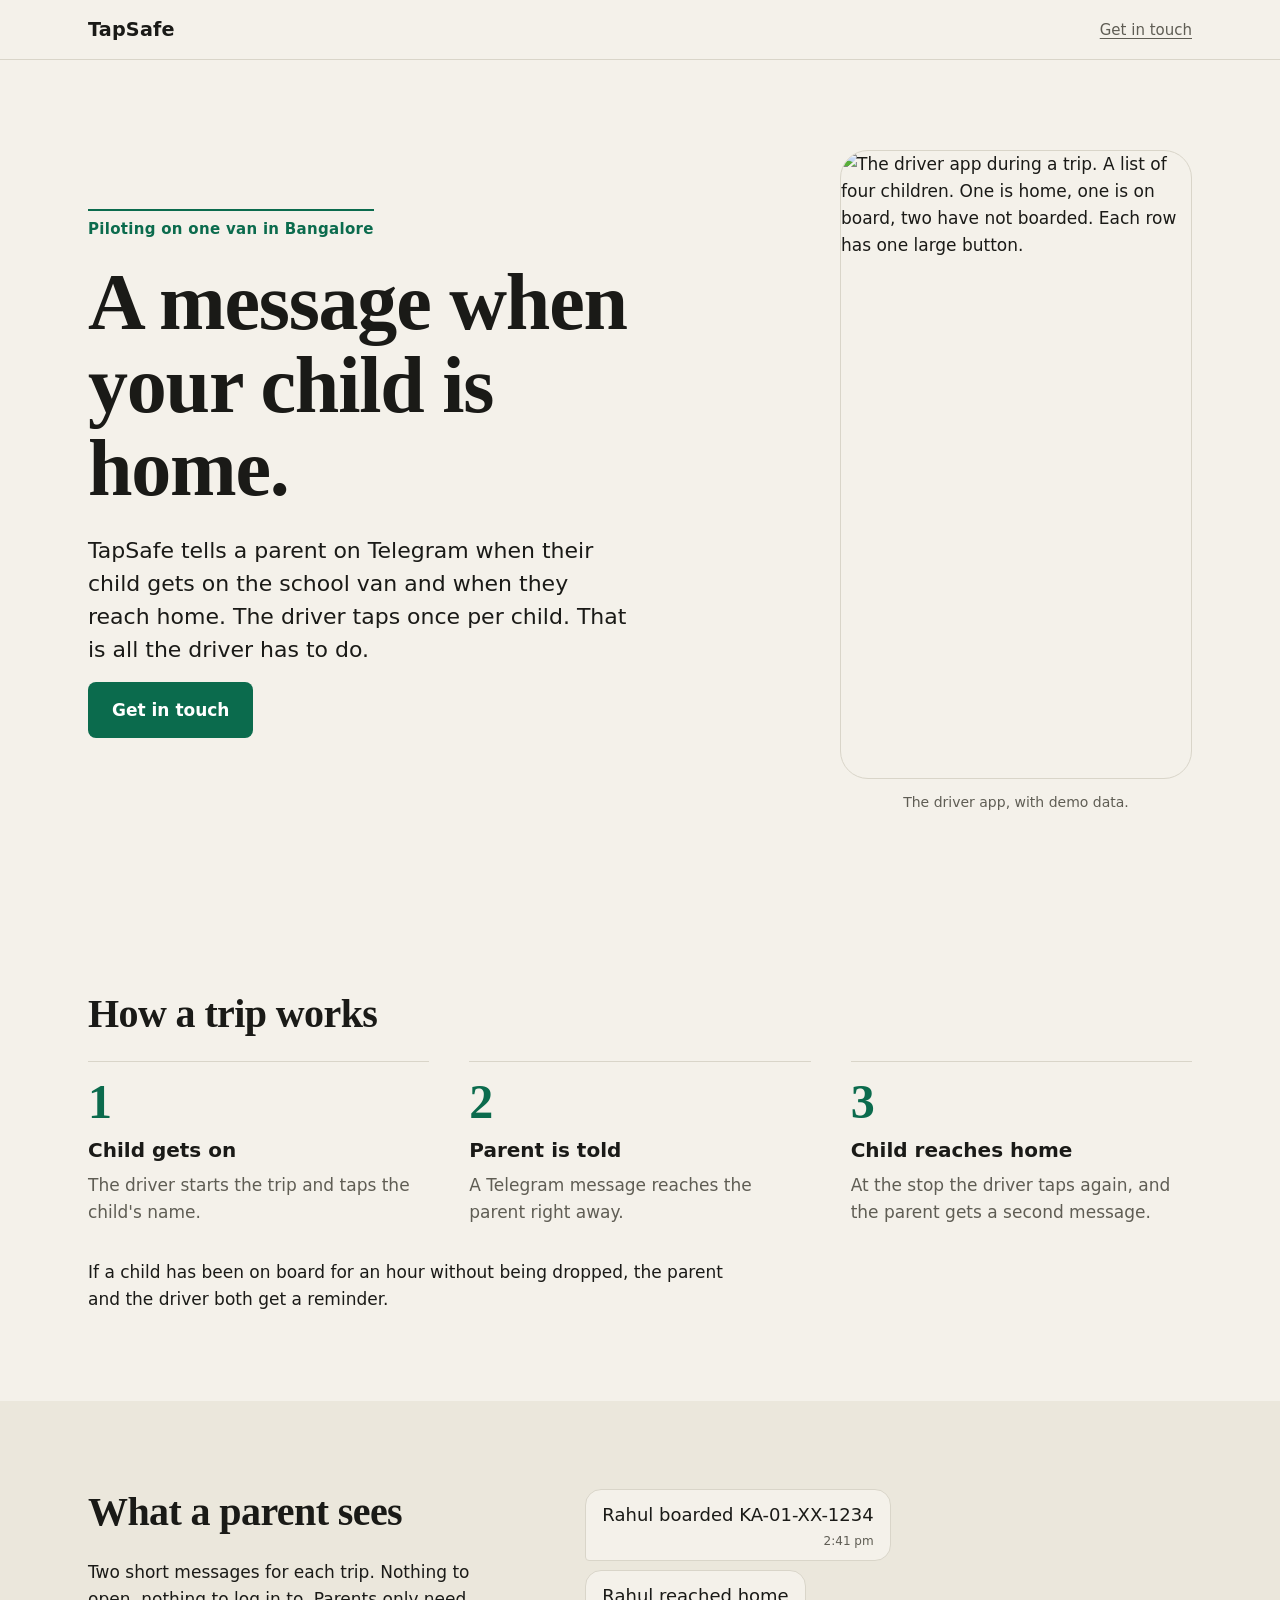
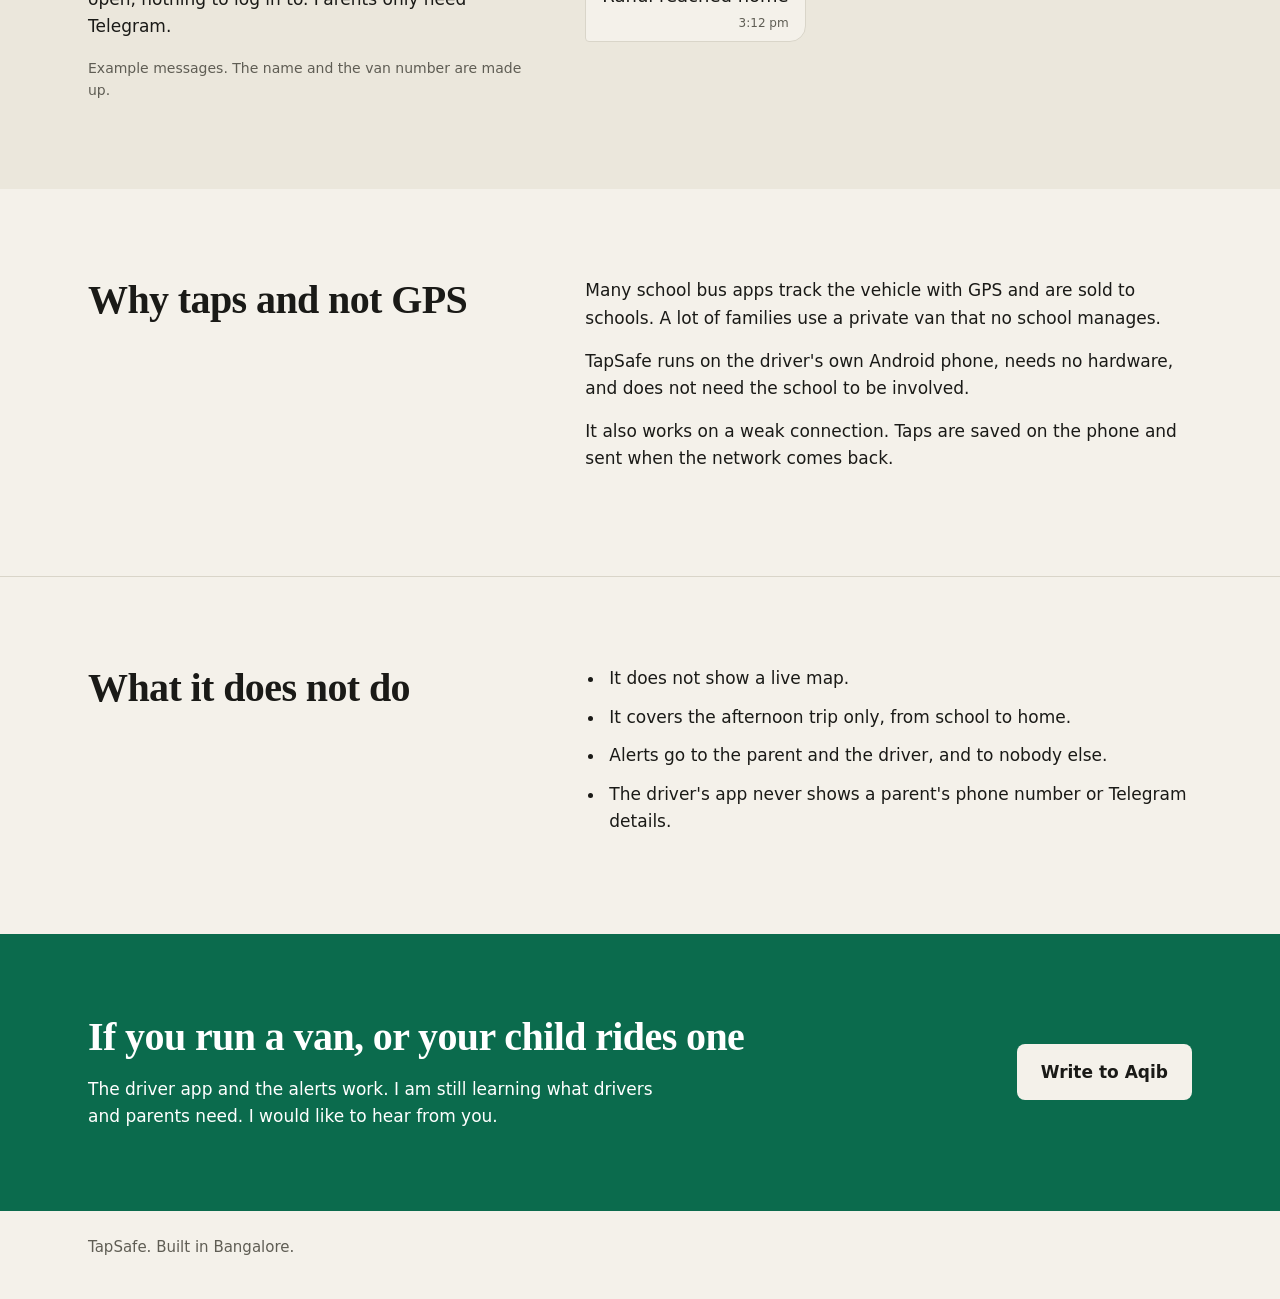
==== site/index.html @ 8ccfe74c "Make the landing page full width and responsive Wide two-column hero with the driver app, three numb" ====
<!doctype html>
<html lang="en">
<head>
  <meta charset="utf-8">
  <meta name="viewport" content="width=device-width, initial-scale=1">
  <title>TapSafe: a message when your child is home</title>
  <meta name="description" content="TapSafe sends a parent a Telegram message when their child gets on the school van and when they reach home. The driver taps once per child. Piloting in Bangalore.">
  <meta property="og:type" content="website">
  <meta property="og:title" content="TapSafe: a message when your child is home">
  <meta property="og:description" content="A Telegram message when your child gets on the school van and when they reach home. One tap per child for the driver. Piloting in Bangalore.">
  <meta name="theme-color" content="#f4f1ea">
  <link rel="icon" href="icons/icon.svg" type="image/svg+xml">
  <link rel="stylesheet" href="css/site.css">
</head>
<body>
  <header class="nav">
    <div class="wrap nav-inner">
      <p class="mark">TapSafe</p>
      <a class="nav-link" href="#contact">Get in touch</a>
    </div>
  </header>

  <main>
    <section class="hero">
      <div class="wrap hero-grid">
        <div class="hero-copy">
          <p class="status">Piloting on one van in Bangalore</p>
          <h1>A message when your child is home.</h1>
          <p class="lead">TapSafe tells a parent on Telegram when their child gets on the school van and when they reach home. The driver taps once per child. That is all the driver has to do.</p>
          <p><a class="button" href="#contact">Get in touch</a></p>
        </div>
        <figure class="shot">
          <img src="images/driver-app.png" width="480" height="860" alt="The driver app during a trip. A list of four children. One is home, one is on board, two have not boarded. Each row has one large button.">
          <figcaption>The driver app, with demo data.</figcaption>
        </figure>
      </div>
    </section>

    <section class="section" aria-labelledby="how">
      <div class="wrap">
        <h2 id="how">How a trip works</h2>
        <ol class="steps">
          <li>
            <h3>Child gets on</h3>
            <p>The driver starts the trip and taps the child's name.</p>
          </li>
          <li>
            <h3>Parent is told</h3>
            <p>A Telegram message reaches the parent right away.</p>
          </li>
          <li>
            <h3>Child reaches home</h3>
            <p>At the stop the driver taps again, and the parent gets a second message.</p>
          </li>
        </ol>
        <p class="after">If a child has been on board for an hour without being dropped, the parent and the driver both get a reminder.</p>
      </div>
    </section>

    <section class="section panel" aria-labelledby="see">
      <div class="wrap split">
        <div>
          <h2 id="see">What a parent sees</h2>
          <p>Two short messages for each trip. Nothing to open, nothing to log in to. Parents only need Telegram.</p>
          <p class="note">Example messages. The name and the van number are made up.</p>
        </div>
        <div class="chat" role="img" aria-label="Two example Telegram messages: Rahul boarded KA-01-XX-1234, and Rahul reached home.">
          <p class="msg"><span>Rahul boarded KA-01-XX-1234</span><time>2:41 pm</time></p>
          <p class="msg"><span>Rahul reached home</span><time>3:12 pm</time></p>
        </div>
      </div>
    </section>

    <section class="section" aria-labelledby="why">
      <div class="wrap split">
        <h2 id="why">Why taps and not GPS</h2>
        <div>
          <p>Many school bus apps track the vehicle with GPS and are sold to schools. A lot of families use a private van that no school manages.</p>
          <p>TapSafe runs on the driver's own Android phone, needs no hardware, and does not need the school to be involved.</p>
          <p>It also works on a weak connection. Taps are saved on the phone and sent when the network comes back.</p>
        </div>
      </div>
    </section>

    <section class="section rule" aria-labelledby="limits">
      <div class="wrap split">
        <h2 id="limits">What it does not do</h2>
        <ul class="plain">
          <li>It does not show a live map.</li>
          <li>It covers the afternoon trip only, from school to home.</li>
          <li>Alerts go to the parent and the driver, and to nobody else.</li>
          <li>The driver's app never shows a parent's phone number or Telegram details.</li>
        </ul>
      </div>
    </section>

    <section class="cta" id="contact" aria-labelledby="talk">
      <div class="wrap cta-inner">
        <div>
          <h2 id="talk">If you run a van, or your child rides one</h2>
          <p>The driver app and the alerts work. I am still learning what drivers and parents need. I would like to hear from you.</p>
        </div>
        <p><a class="button inverse" href="mailto:CONTACT_EMAIL">Write to Aqib</a></p>
      </div>
    </section>
  </main>

  <footer class="foot">
    <div class="wrap">
      <p>TapSafe. Built in Bangalore.</p>
    </div>
  </footer>
</body>
</html>
---- site/css/site.css ----
:root {
  --paper: #f4f1ea;
  --ink: #1a1a17;
  --muted: #5f5d54;
  --line: #d9d5c9;
  --accent: #0b6b4d;
  --accent-ink: #ffffff;
  --panel: #ebe7dc;
  --serif: "Iowan Old Style", "Palatino Linotype", Palatino, Georgia, serif;
  --sans: system-ui, -apple-system, "Segoe UI", Roboto, sans-serif;
  --gutter: clamp(1.25rem, 5vw, 3.5rem);
}

@media (prefers-color-scheme: dark) {
  :root {
    --paper: #151613;
    --ink: #ecebe4;
    --muted: #a4a296;
    --line: #34362f;
    --accent: #3fae86;
    --accent-ink: #07120d;
    --panel: #1d1e1a;
  }
}

* { box-sizing: border-box; }

html { -webkit-text-size-adjust: 100%; scroll-behavior: smooth; }

body {
  margin: 0;
  background: var(--paper);
  color: var(--ink);
  font: 1.0625rem/1.6 var(--sans);
}

.wrap {
  width: 100%;
  max-width: 76rem;
  margin: 0 auto;
  padding-left: var(--gutter);
  padding-right: var(--gutter);
}

a { color: inherit; text-underline-offset: 0.2em; }
a:focus-visible { outline: 3px solid var(--accent); outline-offset: 3px; }

p { margin: 0 0 1rem; }

h1, h2, h3 { margin: 0; font-weight: 600; }
h1, h2 { font-family: var(--serif); letter-spacing: -0.015em; }

/* top bar */
.nav { border-bottom: 1px solid var(--line); }
.nav-inner {
  display: flex;
  align-items: center;
  justify-content: space-between;
  padding-top: 1.1rem;
  padding-bottom: 1.1rem;
}
.mark { margin: 0; font: 700 1.2rem/1 var(--sans); letter-spacing: 0.01em; }
.nav-link { font-size: 0.9375rem; color: var(--muted); }

/* hero */
.hero { padding: clamp(2.5rem, 7vw, 6rem) 0; }
.hero-grid { display: grid; gap: 3rem; align-items: center; }

.status {
  display: inline-block;
  margin-bottom: 1.25rem;
  padding-top: 0.35rem;
  border-top: 2px solid var(--accent);
  color: var(--accent);
  font-weight: 600;
  font-size: 0.9375rem;
  letter-spacing: 0.02em;
}

h1 {
  margin-bottom: 1.5rem;
  font-size: clamp(2.5rem, 7vw, 5rem);
  line-height: 1.04;
}

.lead { max-width: 34rem; font-size: clamp(1.1875rem, 2.2vw, 1.375rem); line-height: 1.5; }

.shot { margin: 0; justify-self: center; width: 100%; max-width: 22rem; }
.shot img {
  display: block;
  width: 100%;
  height: auto;
  border: 1px solid var(--line);
  border-radius: 28px;
}
.shot figcaption { margin-top: 0.75rem; text-align: center; font-size: 0.875rem; color: var(--muted); }

/* sections */
.section { padding: clamp(3rem, 7vw, 5.5rem) 0; }
.panel { background: var(--panel); }
.rule { border-top: 1px solid var(--line); }

h2 { font-size: clamp(1.75rem, 3.6vw, 2.5rem); line-height: 1.15; }
.section h2 { margin-bottom: 1.5rem; }

.split { display: grid; gap: 1.5rem; }
.split > h2 { margin-bottom: 0; }

/* steps */
.steps {
  display: grid;
  gap: 2rem;
  margin: 0 0 2rem;
  padding: 0;
  list-style: none;
  counter-reset: step;
}
.steps li { counter-increment: step; padding-top: 1rem; border-top: 1px solid var(--line); }
.steps li::before {
  content: counter(step);
  display: block;
  margin-bottom: 0.5rem;
  font: 600 3rem/1 var(--serif);
  color: var(--accent);
}
.steps h3 { margin-bottom: 0.4rem; font-size: 1.25rem; }
.steps p { margin: 0; color: var(--muted); }
.after { max-width: 40rem; margin: 0; }

/* parent chat */
.chat { display: flex; flex-direction: column; gap: 0.6rem; max-width: 30rem; }
.msg {
  align-self: flex-start;
  max-width: 90%;
  margin: 0;
  padding: 0.7rem 1rem 0.5rem;
  background: var(--paper);
  border: 1px solid var(--line);
  border-radius: 16px 16px 16px 4px;
  font-size: 1.125rem;
}
.msg time { display: block; margin-top: 0.15rem; text-align: right; font-size: 0.75rem; color: var(--muted); }
.note { margin: 0; font-size: 0.875rem; color: var(--muted); }

.plain { margin: 0; padding-left: 1.25rem; }
.plain li { margin-bottom: 0.7rem; padding-left: 0.25rem; }

/* contact band */
.cta { background: var(--accent); color: var(--accent-ink); padding: clamp(3rem, 7vw, 5rem) 0; }
.cta-inner { display: grid; gap: 1.5rem; align-items: center; }
.cta h2 { margin-bottom: 1rem; }
.cta p { margin-bottom: 0; max-width: 36rem; }

.button {
  display: inline-block;
  padding: 0.9rem 1.5rem;
  background: var(--accent);
  color: var(--accent-ink);
  font-weight: 600;
  text-decoration: none;
  border-radius: 8px;
}
.button:hover { filter: brightness(1.08); }
.button.inverse { background: var(--paper); color: var(--ink); }

.foot { padding: 1.5rem 0 2.5rem; color: var(--muted); font-size: 0.9375rem; }
.foot p { margin: 0; }

/* wide screens */
@media (min-width: 56rem) {
  .hero-grid { grid-template-columns: 1.25fr 1fr; gap: 4rem; }
  .shot { justify-self: end; }
  .steps { grid-template-columns: repeat(3, 1fr); gap: 2.5rem; }
  .split { grid-template-columns: 1fr 1.4fr; gap: 4rem; align-items: start; }
  .cta-inner { grid-template-columns: 1fr auto; gap: 4rem; }
  .cta .button { white-space: nowrap; }
}

@media (prefers-reduced-motion: reduce) {
  html { scroll-behavior: auto; }
}
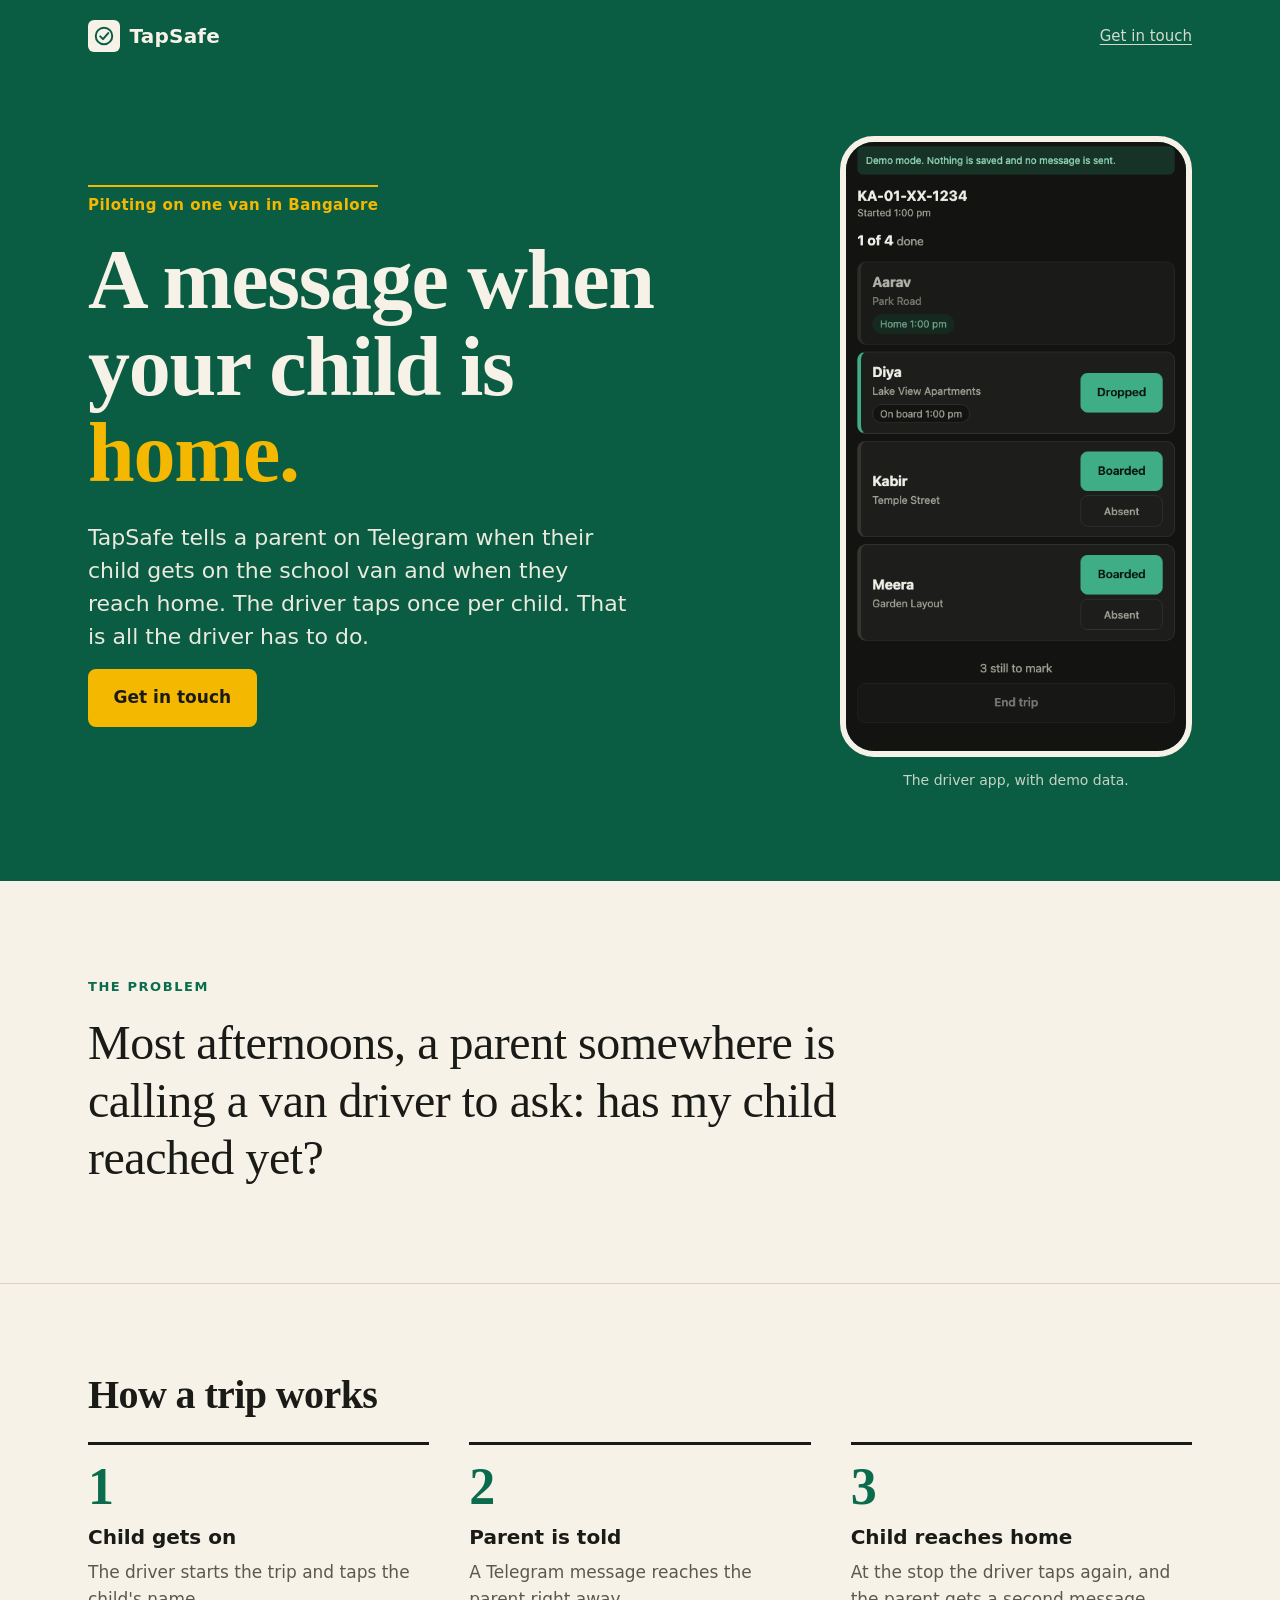
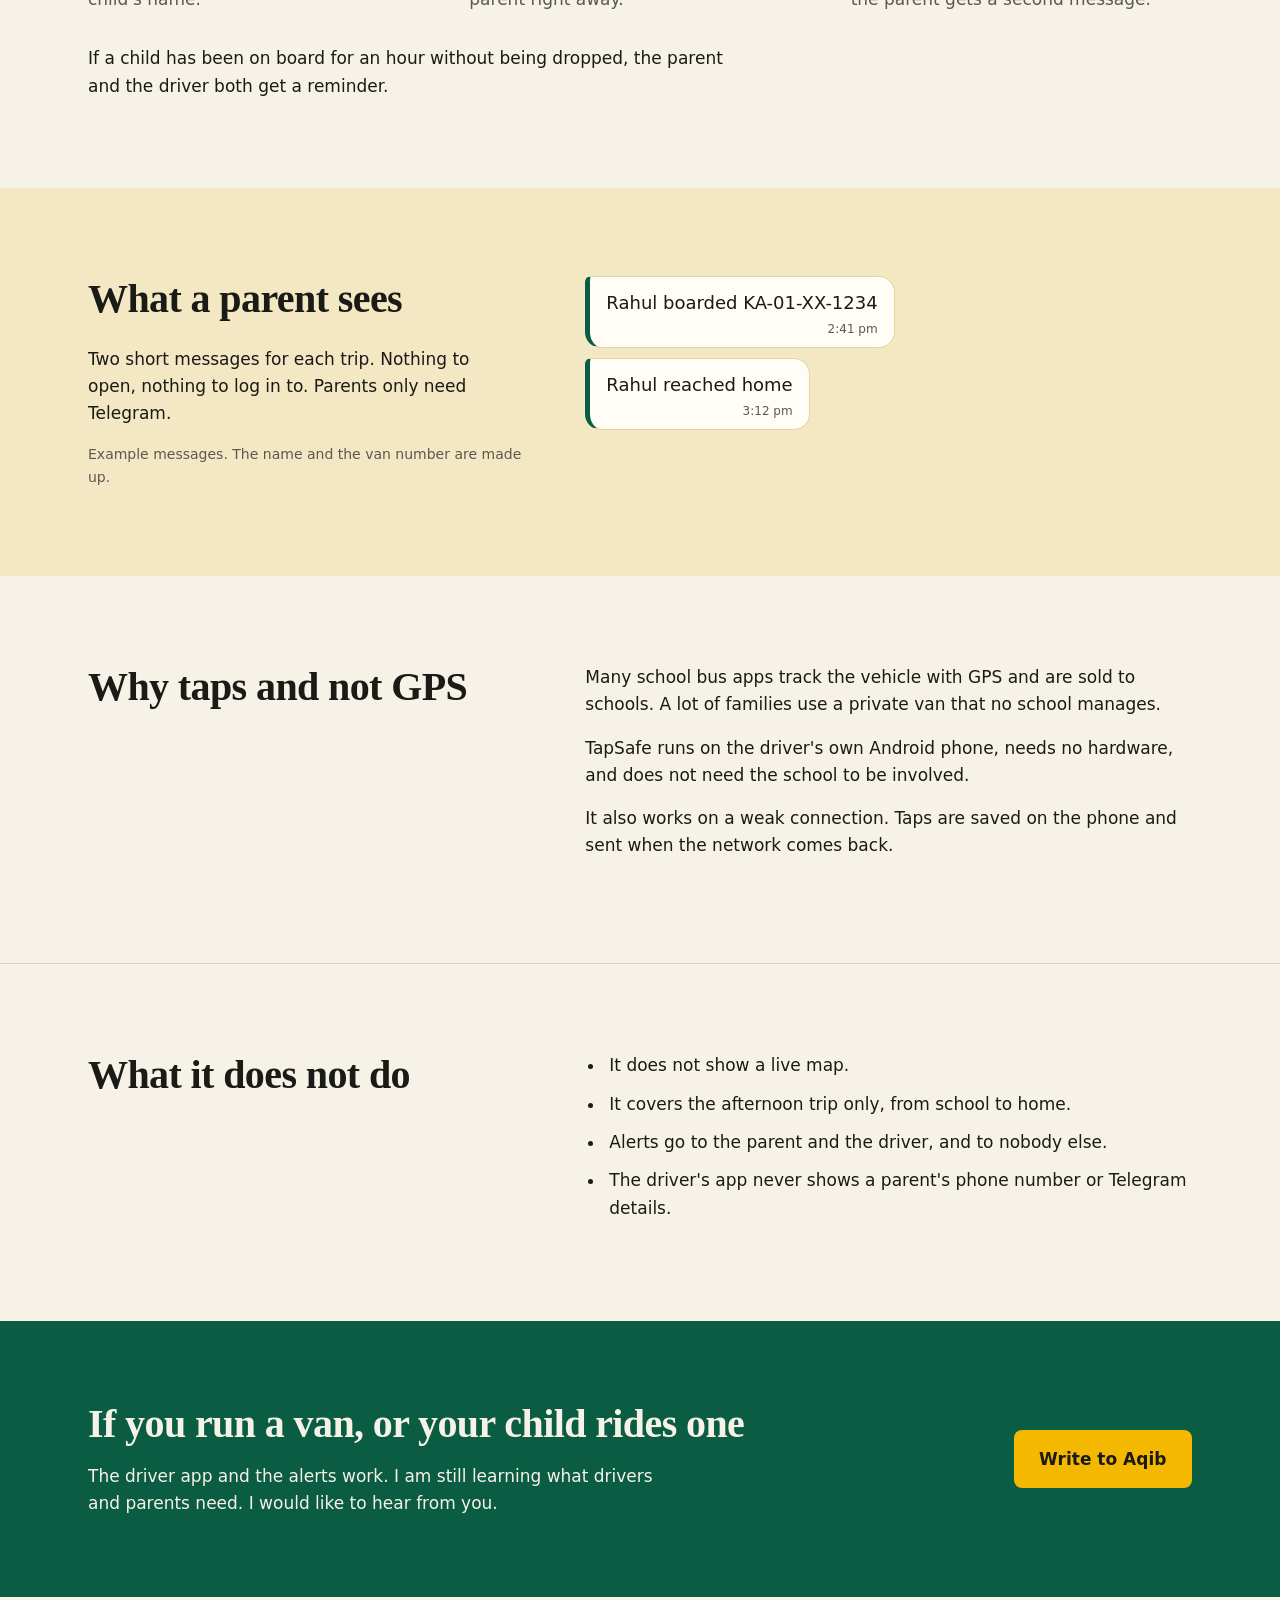
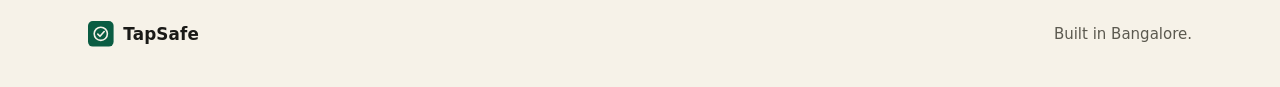
==== commit b2ebc698: "Redesign the landing page: brand colours, logo, problem line Green hero with a yellow accent, the Ta" ====
--- a/site/index.html
+++ b/site/index.html
@@ -8,31 +8,43 @@
   <meta property="og:type" content="website">
   <meta property="og:title" content="TapSafe: a message when your child is home">
   <meta property="og:description" content="A Telegram message when your child gets on the school van and when they reach home. One tap per child for the driver. Piloting in Bangalore.">
-  <meta name="theme-color" content="#f4f1ea">
+  <meta name="theme-color" content="#0a5c42">
   <link rel="icon" href="icons/icon.svg" type="image/svg+xml">
   <link rel="stylesheet" href="css/site.css">
 </head>
 <body>
-  <header class="nav">
-    <div class="wrap nav-inner">
-      <p class="mark">TapSafe</p>
+  <header class="hero">
+    <div class="wrap nav">
+      <a class="brand" href="#top" aria-label="TapSafe home">
+        <svg class="logo" viewBox="0 0 512 512" aria-hidden="true">
+          <rect width="512" height="512" rx="96"/>
+          <circle cx="256" cy="256" r="132" fill="none" stroke-width="32"/>
+          <path d="M196 262l44 44 84-96" fill="none" stroke-width="32" stroke-linecap="round" stroke-linejoin="round"/>
+        </svg>
+        <span>TapSafe</span>
+      </a>
       <a class="nav-link" href="#contact">Get in touch</a>
+    </div>
+
+    <div class="wrap hero-grid" id="top">
+      <div class="hero-copy">
+        <p class="eyebrow">Piloting on one van in Bangalore</p>
+        <h1>A message when your child is <em>home.</em></h1>
+        <p class="lead">TapSafe tells a parent on Telegram when their child gets on the school van and when they reach home. The driver taps once per child. That is all the driver has to do.</p>
+        <p><a class="button yellow" href="#contact">Get in touch</a></p>
+      </div>
+      <figure class="shot">
+        <img src="images/driver-app.png" width="480" height="860" alt="The driver app during a trip. A list of four children. One is home, one is on board, two have not boarded. Each row has one large button.">
+        <figcaption>The driver app, with demo data.</figcaption>
+      </figure>
     </div>
   </header>
 
   <main>
-    <section class="hero">
-      <div class="wrap hero-grid">
-        <div class="hero-copy">
-          <p class="status">Piloting on one van in Bangalore</p>
-          <h1>A message when your child is home.</h1>
-          <p class="lead">TapSafe tells a parent on Telegram when their child gets on the school van and when they reach home. The driver taps once per child. That is all the driver has to do.</p>
-          <p><a class="button" href="#contact">Get in touch</a></p>
-        </div>
-        <figure class="shot">
-          <img src="images/driver-app.png" width="480" height="860" alt="The driver app during a trip. A list of four children. One is home, one is on board, two have not boarded. Each row has one large button.">
-          <figcaption>The driver app, with demo data.</figcaption>
-        </figure>
+    <section class="problem" aria-labelledby="problem">
+      <div class="wrap">
+        <p class="label" id="problem">The problem</p>
+        <p class="problem-line">Most afternoons, a parent somewhere is calling a van driver to ask: has my child reached yet?</p>
       </div>
     </section>
 
@@ -57,7 +69,7 @@
       </div>
     </section>
 
-    <section class="section panel" aria-labelledby="see">
+    <section class="section tint" aria-labelledby="see">
       <div class="wrap split">
         <div>
           <h2 id="see">What a parent sees</h2>
@@ -100,14 +112,22 @@
           <h2 id="talk">If you run a van, or your child rides one</h2>
           <p>The driver app and the alerts work. I am still learning what drivers and parents need. I would like to hear from you.</p>
         </div>
-        <p><a class="button inverse" href="mailto:CONTACT_EMAIL">Write to Aqib</a></p>
+        <p><a class="button yellow" href="mailto:CONTACT_EMAIL">Write to Aqib</a></p>
       </div>
     </section>
   </main>
 
   <footer class="foot">
-    <div class="wrap">
-      <p>TapSafe. Built in Bangalore.</p>
+    <div class="wrap foot-inner">
+      <span class="brand small">
+        <svg class="logo logo-dark" viewBox="0 0 512 512" aria-hidden="true">
+          <rect width="512" height="512" rx="96"/>
+          <circle cx="256" cy="256" r="132" fill="none" stroke-width="32"/>
+          <path d="M196 262l44 44 84-96" fill="none" stroke-width="32" stroke-linecap="round" stroke-linejoin="round"/>
+        </svg>
+        <span>TapSafe</span>
+      </span>
+      <p>Built in Bangalore.</p>
     </div>
   </footer>
 </body>
--- a/site/css/site.css
+++ b/site/css/site.css
@@ -1,35 +1,25 @@
 :root {
-  --paper: #f4f1ea;
+  color-scheme: light;
+  --green: #0a5c42;
+  --green-text: #0b6b4d;
+  --cream: #f6f2e8;
+  --tint: #f3e8c3;
   --ink: #1a1a17;
-  --muted: #5f5d54;
-  --line: #d9d5c9;
-  --accent: #0b6b4d;
-  --accent-ink: #ffffff;
-  --panel: #ebe7dc;
+  --muted: #5b594f;
+  --line: #d8d3c4;
+  --yellow: #f5b800;
   --serif: "Iowan Old Style", "Palatino Linotype", Palatino, Georgia, serif;
   --sans: system-ui, -apple-system, "Segoe UI", Roboto, sans-serif;
   --gutter: clamp(1.25rem, 5vw, 3.5rem);
 }
 
-@media (prefers-color-scheme: dark) {
-  :root {
-    --paper: #151613;
-    --ink: #ecebe4;
-    --muted: #a4a296;
-    --line: #34362f;
-    --accent: #3fae86;
-    --accent-ink: #07120d;
-    --panel: #1d1e1a;
-  }
-}
-
 * { box-sizing: border-box; }
 
 html { -webkit-text-size-adjust: 100%; scroll-behavior: smooth; }
 
 body {
   margin: 0;
-  background: var(--paper);
+  background: var(--cream);
   color: var(--ink);
   font: 1.0625rem/1.6 var(--sans);
 }
@@ -43,61 +33,105 @@
 }
 
 a { color: inherit; text-underline-offset: 0.2em; }
-a:focus-visible { outline: 3px solid var(--accent); outline-offset: 3px; }
+a:focus-visible { outline: 3px solid var(--yellow); outline-offset: 3px; }
 
 p { margin: 0 0 1rem; }
-
 h1, h2, h3 { margin: 0; font-weight: 600; }
 h1, h2 { font-family: var(--serif); letter-spacing: -0.015em; }
 
-/* top bar */
-.nav { border-bottom: 1px solid var(--line); }
-.nav-inner {
+/* logo: cream tile with a green ring and check, inverted in the footer */
+.logo { width: 2rem; height: 2rem; flex-shrink: 0; }
+.logo rect { fill: var(--cream); }
+.logo circle, .logo path { stroke: var(--green); }
+.logo-dark rect { fill: var(--green); }
+.logo-dark circle, .logo-dark path { stroke: var(--cream); }
+
+.brand {
+  display: inline-flex;
+  align-items: center;
+  gap: 0.6rem;
+  font: 700 1.25rem/1 var(--sans);
+  letter-spacing: 0.01em;
+  text-decoration: none;
+}
+.brand.small { font-size: 1.05rem; }
+.brand.small .logo { width: 1.6rem; height: 1.6rem; }
+
+/* hero */
+.hero { background: var(--green); color: var(--cream); padding-bottom: clamp(3rem, 7vw, 6rem); }
+
+.nav {
   display: flex;
   align-items: center;
   justify-content: space-between;
-  padding-top: 1.1rem;
-  padding-bottom: 1.1rem;
-}
-.mark { margin: 0; font: 700 1.2rem/1 var(--sans); letter-spacing: 0.01em; }
-.nav-link { font-size: 0.9375rem; color: var(--muted); }
-
-/* hero */
-.hero { padding: clamp(2.5rem, 7vw, 6rem) 0; }
-.hero-grid { display: grid; gap: 3rem; align-items: center; }
-
-.status {
+  padding-top: 1.25rem;
+  padding-bottom: 1.25rem;
+}
+.nav-link { font-size: 0.9375rem; opacity: 0.85; }
+
+.hero-grid { display: grid; gap: 3rem; align-items: center; padding-top: clamp(1.5rem, 5vw, 4rem); }
+
+.eyebrow {
   display: inline-block;
   margin-bottom: 1.25rem;
-  padding-top: 0.35rem;
-  border-top: 2px solid var(--accent);
-  color: var(--accent);
+  padding-top: 0.4rem;
+  border-top: 2px solid var(--yellow);
+  color: var(--yellow);
   font-weight: 600;
   font-size: 0.9375rem;
-  letter-spacing: 0.02em;
+  letter-spacing: 0.03em;
 }
 
 h1 {
   margin-bottom: 1.5rem;
-  font-size: clamp(2.5rem, 7vw, 5rem);
-  line-height: 1.04;
-}
-
-.lead { max-width: 34rem; font-size: clamp(1.1875rem, 2.2vw, 1.375rem); line-height: 1.5; }
+  font-size: clamp(2.6rem, 7vw, 5.25rem);
+  line-height: 1.03;
+}
+h1 em { color: var(--yellow); font-style: normal; }
+
+.lead { max-width: 34rem; font-size: clamp(1.1875rem, 2.2vw, 1.375rem); line-height: 1.5; opacity: 0.95; }
 
 .shot { margin: 0; justify-self: center; width: 100%; max-width: 22rem; }
 .shot img {
   display: block;
   width: 100%;
   height: auto;
-  border: 1px solid var(--line);
-  border-radius: 28px;
-}
-.shot figcaption { margin-top: 0.75rem; text-align: center; font-size: 0.875rem; color: var(--muted); }
+  border: 6px solid var(--cream);
+  border-radius: 34px;
+}
+.shot figcaption { margin-top: 0.75rem; text-align: center; font-size: 0.875rem; opacity: 0.8; }
+
+/* buttons */
+.button {
+  display: inline-block;
+  padding: 0.95rem 1.6rem;
+  font-weight: 700;
+  text-decoration: none;
+  border-radius: 8px;
+}
+.button.yellow { background: var(--yellow); color: var(--ink); }
+.button:hover { filter: brightness(1.06); }
+
+/* problem line */
+.problem { padding: clamp(3rem, 8vw, 6rem) 0; border-bottom: 1px solid var(--line); }
+.label {
+  margin-bottom: 1rem;
+  color: var(--green-text);
+  font-size: 0.8125rem;
+  font-weight: 700;
+  letter-spacing: 0.12em;
+  text-transform: uppercase;
+}
+.problem-line {
+  max-width: 52rem;
+  margin: 0;
+  font: 500 clamp(1.75rem, 4.2vw, 3rem)/1.2 var(--serif);
+  letter-spacing: -0.01em;
+}
 
 /* sections */
 .section { padding: clamp(3rem, 7vw, 5.5rem) 0; }
-.panel { background: var(--panel); }
+.tint { background: var(--tint); }
 .rule { border-top: 1px solid var(--line); }
 
 h2 { font-size: clamp(1.75rem, 3.6vw, 2.5rem); line-height: 1.15; }
@@ -115,13 +149,13 @@
   list-style: none;
   counter-reset: step;
 }
-.steps li { counter-increment: step; padding-top: 1rem; border-top: 1px solid var(--line); }
+.steps li { counter-increment: step; padding-top: 1rem; border-top: 3px solid var(--ink); }
 .steps li::before {
   content: counter(step);
   display: block;
   margin-bottom: 0.5rem;
-  font: 600 3rem/1 var(--serif);
-  color: var(--accent);
+  font: 600 3.25rem/1 var(--serif);
+  color: var(--green-text);
 }
 .steps h3 { margin-bottom: 0.4rem; font-size: 1.25rem; }
 .steps p { margin: 0; color: var(--muted); }
@@ -133,10 +167,11 @@
   align-self: flex-start;
   max-width: 90%;
   margin: 0;
-  padding: 0.7rem 1rem 0.5rem;
-  background: var(--paper);
-  border: 1px solid var(--line);
-  border-radius: 16px 16px 16px 4px;
+  padding: 0.75rem 1rem 0.5rem;
+  background: #fffdf6;
+  border: 1px solid #e3d79f;
+  border-left: 5px solid var(--green);
+  border-radius: 6px 16px 16px 16px;
   font-size: 1.125rem;
 }
 .msg time { display: block; margin-top: 0.15rem; text-align: right; font-size: 0.75rem; color: var(--muted); }
@@ -146,24 +181,15 @@
 .plain li { margin-bottom: 0.7rem; padding-left: 0.25rem; }
 
 /* contact band */
-.cta { background: var(--accent); color: var(--accent-ink); padding: clamp(3rem, 7vw, 5rem) 0; }
+.cta { background: var(--green); color: var(--cream); padding: clamp(3rem, 7vw, 5rem) 0; }
 .cta-inner { display: grid; gap: 1.5rem; align-items: center; }
 .cta h2 { margin-bottom: 1rem; }
 .cta p { margin-bottom: 0; max-width: 36rem; }
 
-.button {
-  display: inline-block;
-  padding: 0.9rem 1.5rem;
-  background: var(--accent);
-  color: var(--accent-ink);
-  font-weight: 600;
-  text-decoration: none;
-  border-radius: 8px;
-}
-.button:hover { filter: brightness(1.08); }
-.button.inverse { background: var(--paper); color: var(--ink); }
-
+/* footer */
 .foot { padding: 1.5rem 0 2.5rem; color: var(--muted); font-size: 0.9375rem; }
+.foot-inner { display: flex; align-items: center; justify-content: space-between; gap: 1rem; flex-wrap: wrap; }
+.foot .brand { color: var(--ink); }
 .foot p { margin: 0; }
 
 /* wide screens */
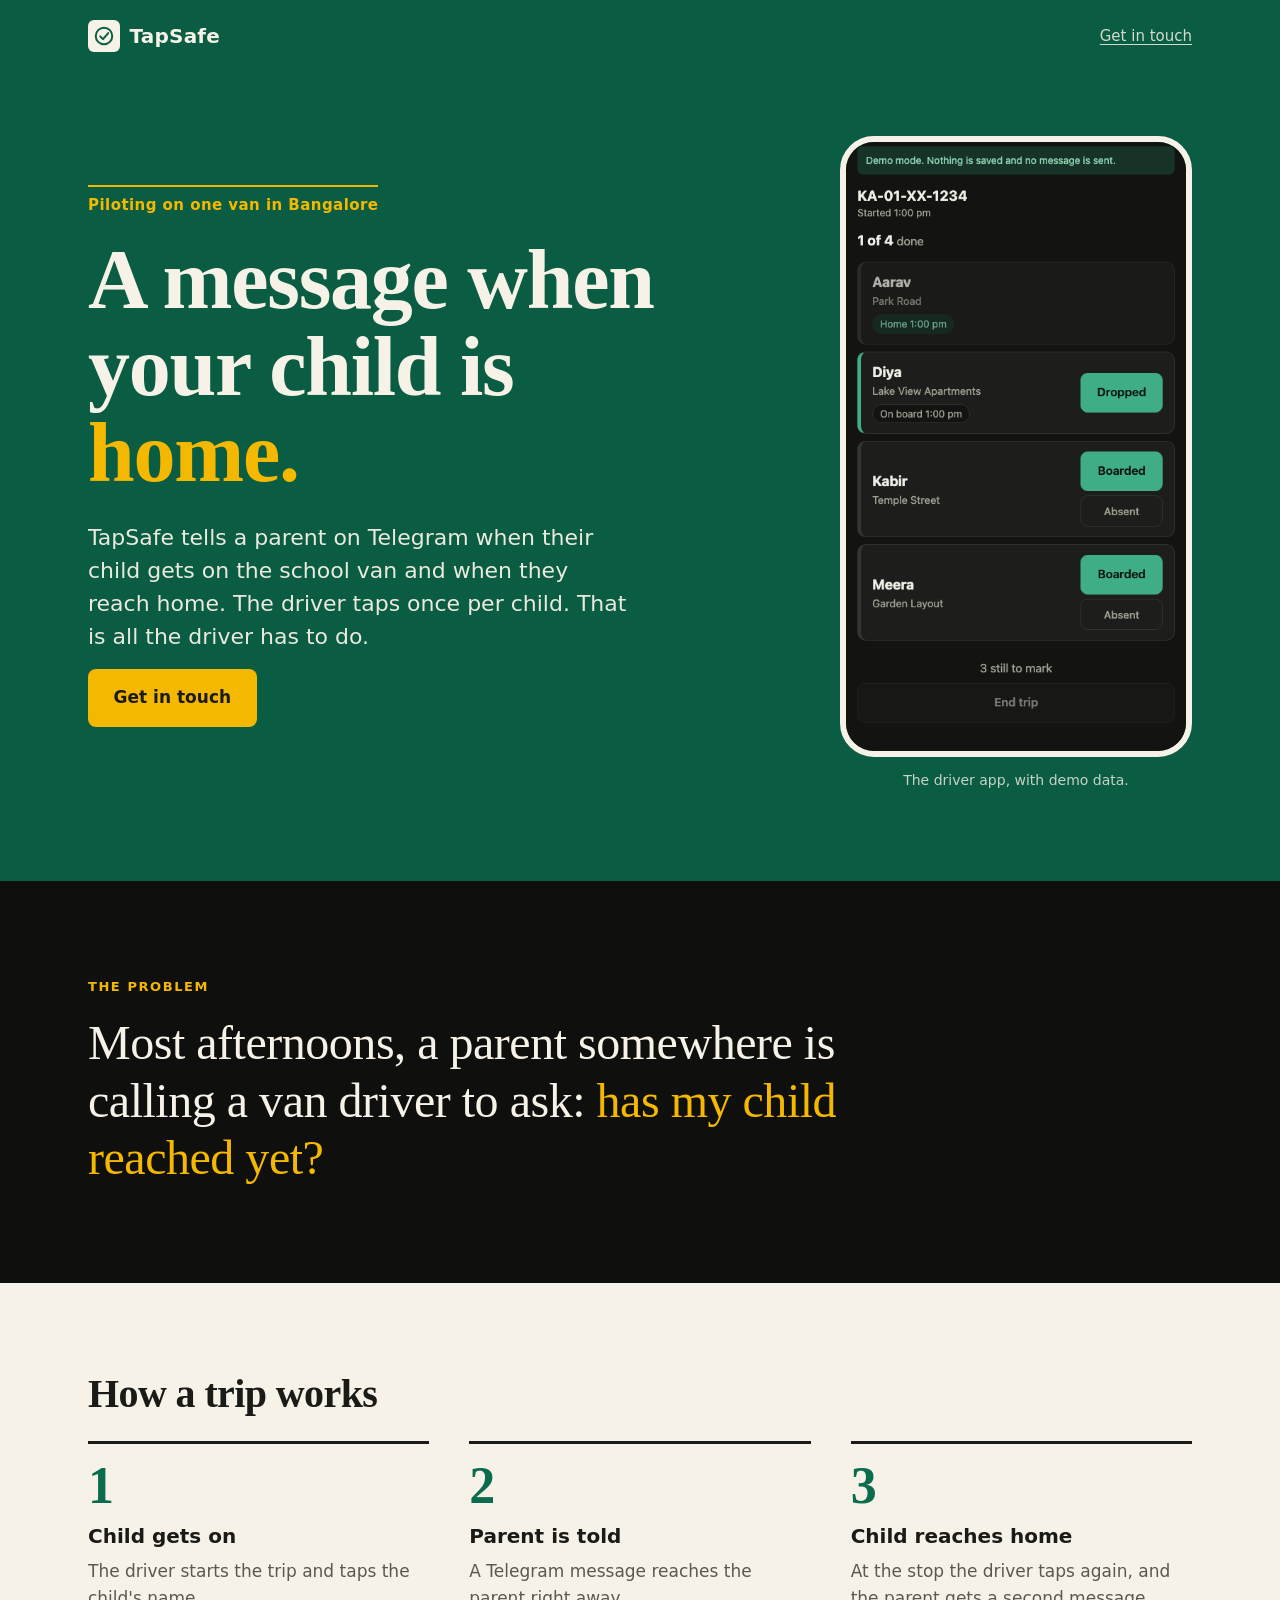
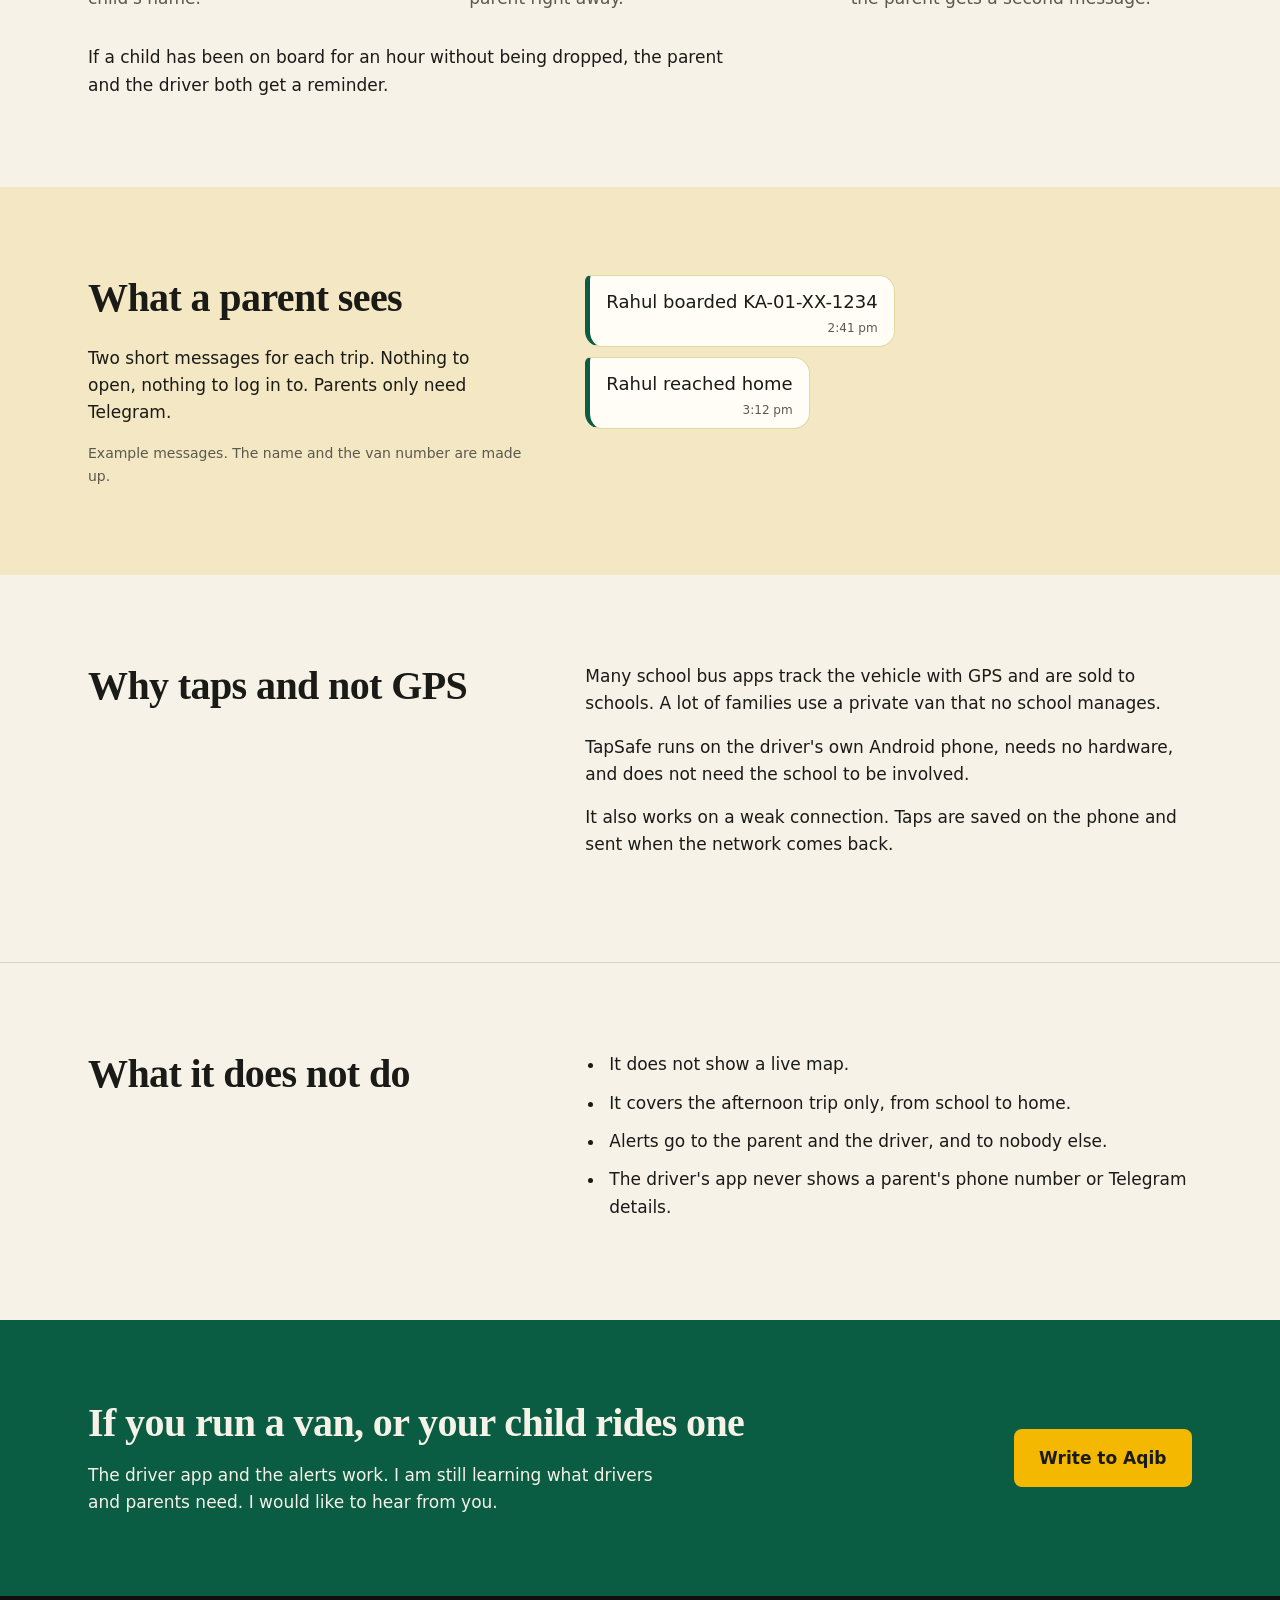
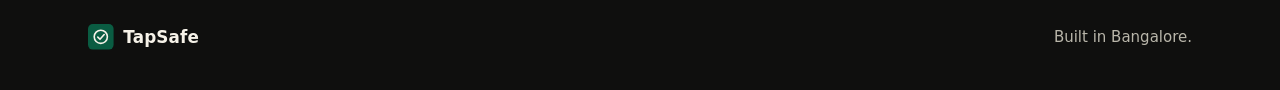
==== commit 749e1f8b: "Add black to the landing page palette The problem statement and the footer are now black, with the k" ====
--- a/site/index.html
+++ b/site/index.html
@@ -44,7 +44,7 @@
     <section class="problem" aria-labelledby="problem">
       <div class="wrap">
         <p class="label" id="problem">The problem</p>
-        <p class="problem-line">Most afternoons, a parent somewhere is calling a van driver to ask: has my child reached yet?</p>
+        <p class="problem-line">Most afternoons, a parent somewhere is calling a van driver to ask: <em>has my child reached yet?</em></p>
       </div>
     </section>
 
--- a/site/css/site.css
+++ b/site/css/site.css
@@ -5,6 +5,7 @@
   --cream: #f6f2e8;
   --tint: #f3e8c3;
   --ink: #1a1a17;
+  --black: #0f0f0e;
   --muted: #5b594f;
   --line: #d8d3c4;
   --yellow: #f5b800;
@@ -113,10 +114,10 @@
 .button:hover { filter: brightness(1.06); }
 
 /* problem line */
-.problem { padding: clamp(3rem, 8vw, 6rem) 0; border-bottom: 1px solid var(--line); }
+.problem { padding: clamp(3rem, 8vw, 6rem) 0; background: var(--black); color: var(--cream); }
 .label {
   margin-bottom: 1rem;
-  color: var(--green-text);
+  color: var(--yellow);
   font-size: 0.8125rem;
   font-weight: 700;
   letter-spacing: 0.12em;
@@ -130,6 +131,7 @@
 }
 
 /* sections */
+.problem-line em { color: var(--yellow); font-style: normal; }
 .section { padding: clamp(3rem, 7vw, 5.5rem) 0; }
 .tint { background: var(--tint); }
 .rule { border-top: 1px solid var(--line); }
@@ -187,9 +189,9 @@
 .cta p { margin-bottom: 0; max-width: 36rem; }
 
 /* footer */
-.foot { padding: 1.5rem 0 2.5rem; color: var(--muted); font-size: 0.9375rem; }
+.foot { padding: 1.75rem 0 2.5rem; background: var(--black); color: #b9b6aa; font-size: 0.9375rem; }
 .foot-inner { display: flex; align-items: center; justify-content: space-between; gap: 1rem; flex-wrap: wrap; }
-.foot .brand { color: var(--ink); }
+.foot .brand { color: var(--cream); }
 .foot p { margin: 0; }
 
 /* wide screens */
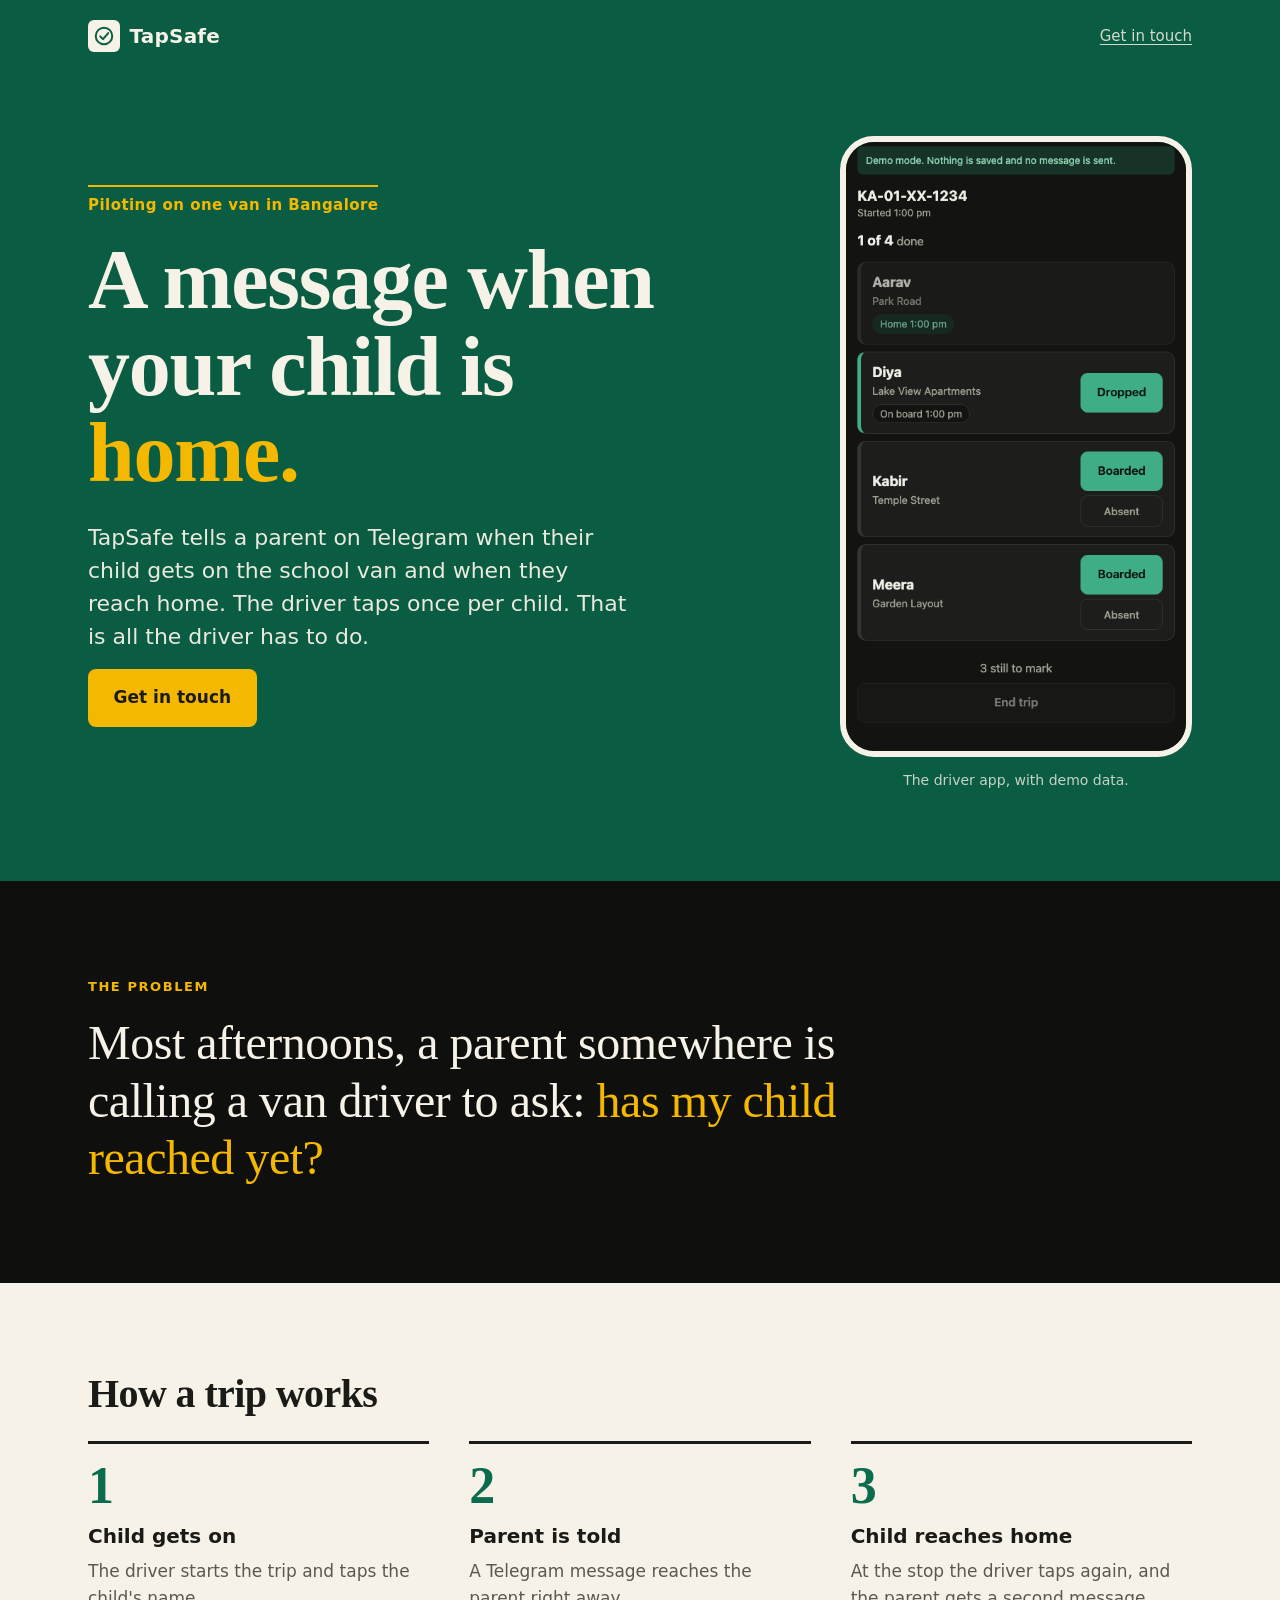
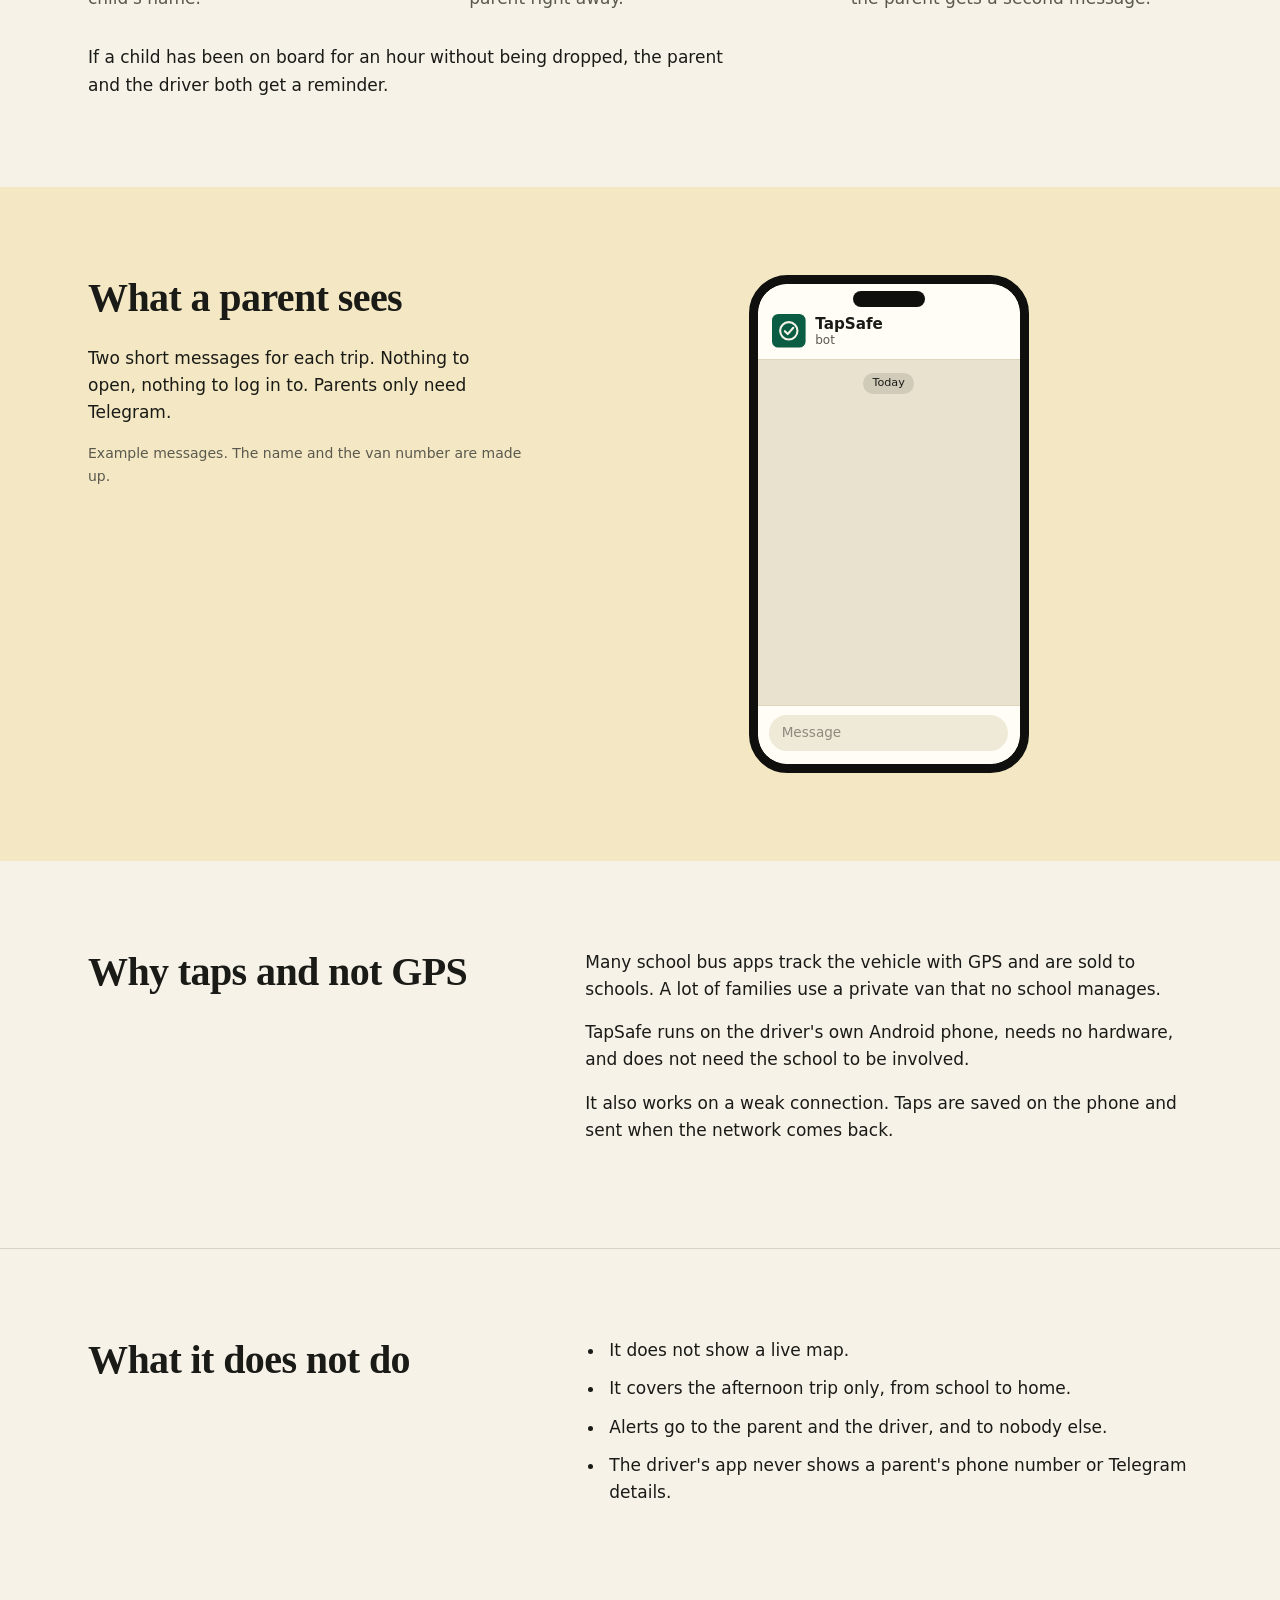
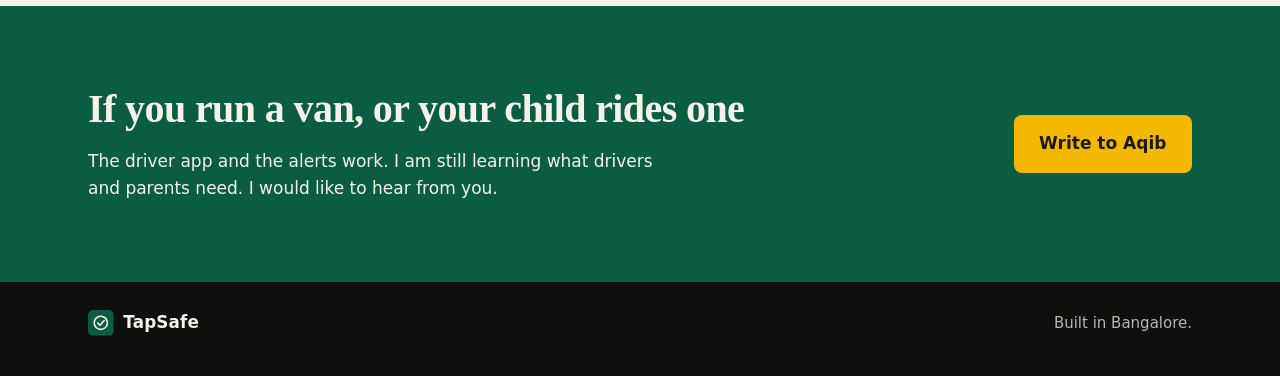
==== commit 677836a4: "Add an animated parent phone to the landing page A phone with a Telegram-style chat. A typing indica" ====
--- a/site/index.html
+++ b/site/index.html
@@ -76,9 +76,32 @@
           <p>Two short messages for each trip. Nothing to open, nothing to log in to. Parents only need Telegram.</p>
           <p class="note">Example messages. The name and the van number are made up.</p>
         </div>
-        <div class="chat" role="img" aria-label="Two example Telegram messages: Rahul boarded KA-01-XX-1234, and Rahul reached home.">
-          <p class="msg"><span>Rahul boarded KA-01-XX-1234</span><time>2:41 pm</time></p>
-          <p class="msg"><span>Rahul reached home</span><time>3:12 pm</time></p>
+        <div class="phone" role="img" aria-label="A parent's phone with Telegram open. A message arrives: Rahul boarded KA-01-XX-1234. Later another arrives: Rahul reached home.">
+          <div class="phone-screen" aria-hidden="true">
+            <div class="chat-head">
+              <svg class="logo logo-dark" viewBox="0 0 512 512">
+                <rect width="512" height="512" rx="96"/>
+                <circle cx="256" cy="256" r="132" fill="none" stroke-width="32"/>
+                <path d="M196 262l44 44 84-96" fill="none" stroke-width="32" stroke-linecap="round" stroke-linejoin="round"/>
+              </svg>
+              <div>
+                <p class="chat-name">TapSafe</p>
+                <p class="chat-sub">bot</p>
+              </div>
+            </div>
+            <div class="chat-body">
+              <p class="day">Today</p>
+              <div class="slot">
+                <p class="typing typing-1"><i></i><i></i><i></i></p>
+                <p class="bubble bubble-1">Rahul boarded KA-01-XX-1234<time>2:41 pm</time></p>
+              </div>
+              <div class="slot">
+                <p class="typing typing-2"><i></i><i></i><i></i></p>
+                <p class="bubble bubble-2">Rahul reached home<time>3:12 pm</time></p>
+              </div>
+            </div>
+            <div class="chat-input"><span>Message</span></div>
+          </div>
         </div>
       </div>
     </section>
@@ -130,5 +153,18 @@
       <p>Built in Bangalore.</p>
     </div>
   </footer>
+  <script>
+    (function () {
+      var phone = document.querySelector(".phone");
+      if (!phone || !("IntersectionObserver" in window)) return;
+      if (window.matchMedia("(prefers-reduced-motion: reduce)").matches) return;
+      new IntersectionObserver(function (entries, observer) {
+        if (entries[0].isIntersecting) {
+          phone.classList.add("animate");
+          observer.disconnect();
+        }
+      }, { threshold: 0.5 }).observe(phone);
+    })();
+  </script>
 </body>
 </html>
--- a/site/css/site.css
+++ b/site/css/site.css
@@ -163,20 +163,113 @@
 .steps p { margin: 0; color: var(--muted); }
 .after { max-width: 40rem; margin: 0; }
 
-/* parent chat */
-.chat { display: flex; flex-direction: column; gap: 0.6rem; max-width: 30rem; }
-.msg {
-  align-self: flex-start;
-  max-width: 90%;
+/* parent's phone */
+.phone {
+  position: relative;
+  width: min(17.5rem, 100%);
+  margin: 0 auto;
+  background: var(--black);
+  border: 0.6rem solid var(--black);
+  border-radius: 2.4rem;
+  overflow: hidden;
+}
+.phone::before {
+  content: "";
+  position: absolute;
+  top: 0.45rem;
+  left: 50%;
+  z-index: 2;
+  width: 4.5rem;
+  height: 1rem;
+  background: var(--black);
+  border-radius: 999px;
+  transform: translateX(-50%);
+}
+.phone-screen { display: flex; flex-direction: column; min-height: 30rem; background: #e9e2cf; border-radius: 1.8rem; overflow: hidden; }
+
+.chat-head {
+  display: flex;
+  align-items: center;
+  gap: 0.6rem;
+  padding: 1.9rem 0.9rem 0.7rem;
+  background: #fffdf6;
+  border-bottom: 1px solid #ddd5bd;
+}
+.chat-head .logo { width: 2.1rem; height: 2.1rem; }
+.chat-name { margin: 0; font-weight: 700; font-size: 0.95rem; line-height: 1.2; }
+.chat-sub { margin: 0; font-size: 0.75rem; color: var(--muted); line-height: 1.2; }
+
+.chat-body { display: flex; flex: 1; flex-direction: column; gap: 0.55rem; padding: 0.8rem 0.7rem; }
+.day {
+  align-self: center;
+  margin: 0 0 0.3rem;
+  padding: 0.1rem 0.6rem;
+  background: rgba(26, 26, 23, 0.12);
+  border-radius: 999px;
+  font-size: 0.7rem;
+  color: var(--ink);
+}
+
+.slot { display: grid; }
+.slot > * { grid-area: 1 / 1; align-self: start; }
+
+.bubble, .typing {
   margin: 0;
-  padding: 0.75rem 1rem 0.5rem;
+  width: fit-content;
   background: #fffdf6;
-  border: 1px solid #e3d79f;
-  border-left: 5px solid var(--green);
-  border-radius: 6px 16px 16px 16px;
-  font-size: 1.125rem;
-}
-.msg time { display: block; margin-top: 0.15rem; text-align: right; font-size: 0.75rem; color: var(--muted); }
+  border-radius: 14px 14px 14px 4px;
+  box-shadow: 0 1px 1px rgba(0, 0, 0, 0.08);
+}
+.bubble { max-width: 88%; padding: 0.5rem 0.7rem 0.3rem; font-size: 0.95rem; line-height: 1.35; }
+.bubble time { display: block; text-align: right; font-size: 0.68rem; color: var(--muted); }
+
+.typing { display: none; padding: 0.65rem 0.8rem; }
+.typing i {
+  display: inline-block;
+  width: 0.42rem;
+  height: 0.42rem;
+  margin: 0 0.12rem;
+  background: #8d8a7e;
+  border-radius: 50%;
+}
+
+.chat-input { padding: 0.55rem 0.7rem 0.8rem; background: #fffdf6; border-top: 1px solid #ddd5bd; }
+.chat-input span {
+  display: block;
+  padding: 0.45rem 0.8rem;
+  background: #efe9d8;
+  border-radius: 999px;
+  font-size: 0.85rem;
+  color: #8d8a7e;
+}
+
+/* messages arrive one after another, then the loop restarts */
+.phone.animate .typing { display: block; opacity: 0; animation: 14s infinite; }
+.phone.animate .typing-1 { animation-name: typing-1; }
+.phone.animate .typing-2 { animation-name: typing-2; }
+.phone.animate .typing i { animation: dot 1s infinite ease-in-out; }
+.phone.animate .typing i:nth-child(2) { animation-delay: 0.15s; }
+.phone.animate .typing i:nth-child(3) { animation-delay: 0.3s; }
+.phone.animate .bubble { opacity: 0; animation: 14s infinite; }
+.phone.animate .bubble-1 { animation-name: arrive-1; }
+.phone.animate .bubble-2 { animation-name: arrive-2; }
+
+@keyframes typing-1 { 0%, 6% { opacity: 0; } 7%, 16.5% { opacity: 1; } 17%, 100% { opacity: 0; } }
+@keyframes typing-2 { 0%, 44% { opacity: 0; } 45%, 54.5% { opacity: 1; } 55%, 100% { opacity: 0; } }
+@keyframes arrive-1 {
+  0%, 16.9% { opacity: 0; transform: translateY(10px) scale(0.96); }
+  19% { opacity: 1; transform: none; }
+  92% { opacity: 1; transform: none; }
+  97%, 100% { opacity: 0; transform: none; }
+}
+@keyframes arrive-2 {
+  0%, 54.9% { opacity: 0; transform: translateY(10px) scale(0.96); }
+  57% { opacity: 1; transform: none; }
+  92% { opacity: 1; transform: none; }
+  97%, 100% { opacity: 0; transform: none; }
+}
+@keyframes dot { 0%, 60%, 100% { transform: translateY(0); opacity: 0.5; } 30% { transform: translateY(-0.25rem); opacity: 1; } }
+
 .note { margin: 0; font-size: 0.875rem; color: var(--muted); }
 
 .plain { margin: 0; padding-left: 1.25rem; }
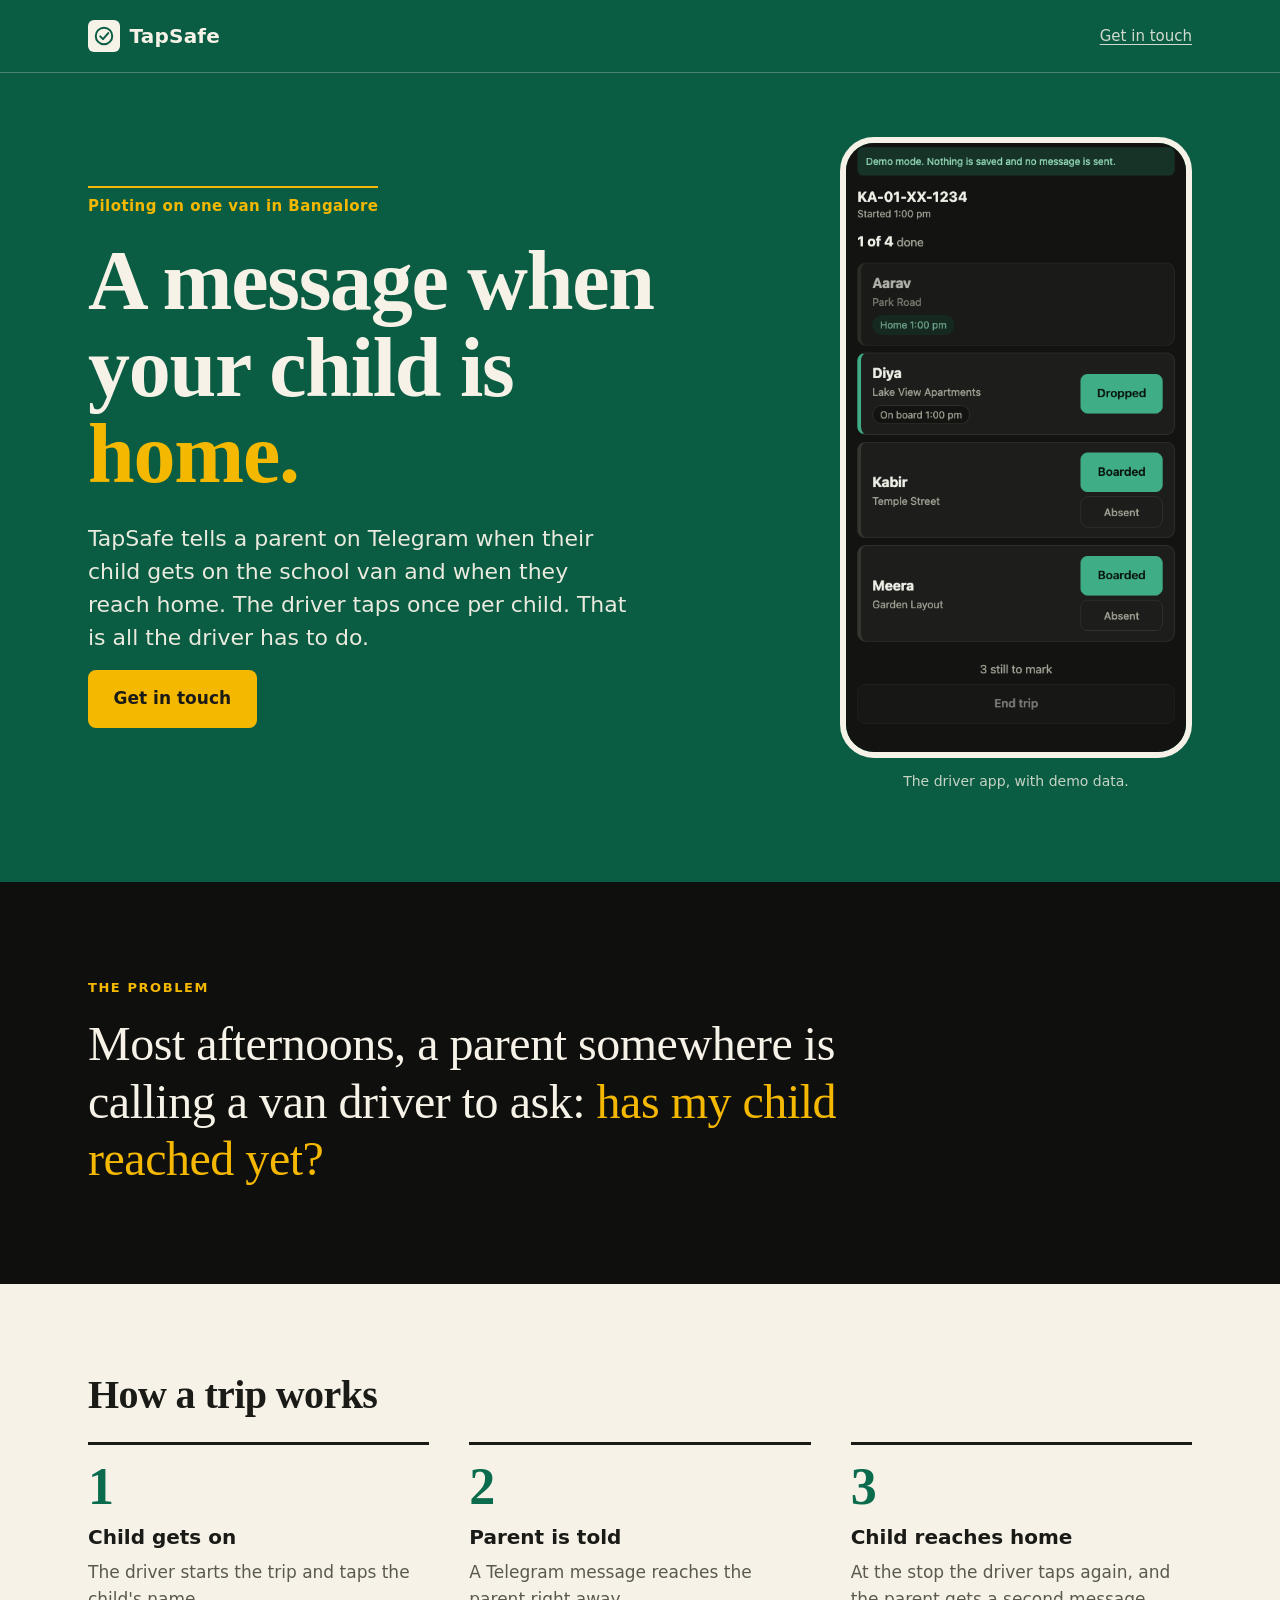
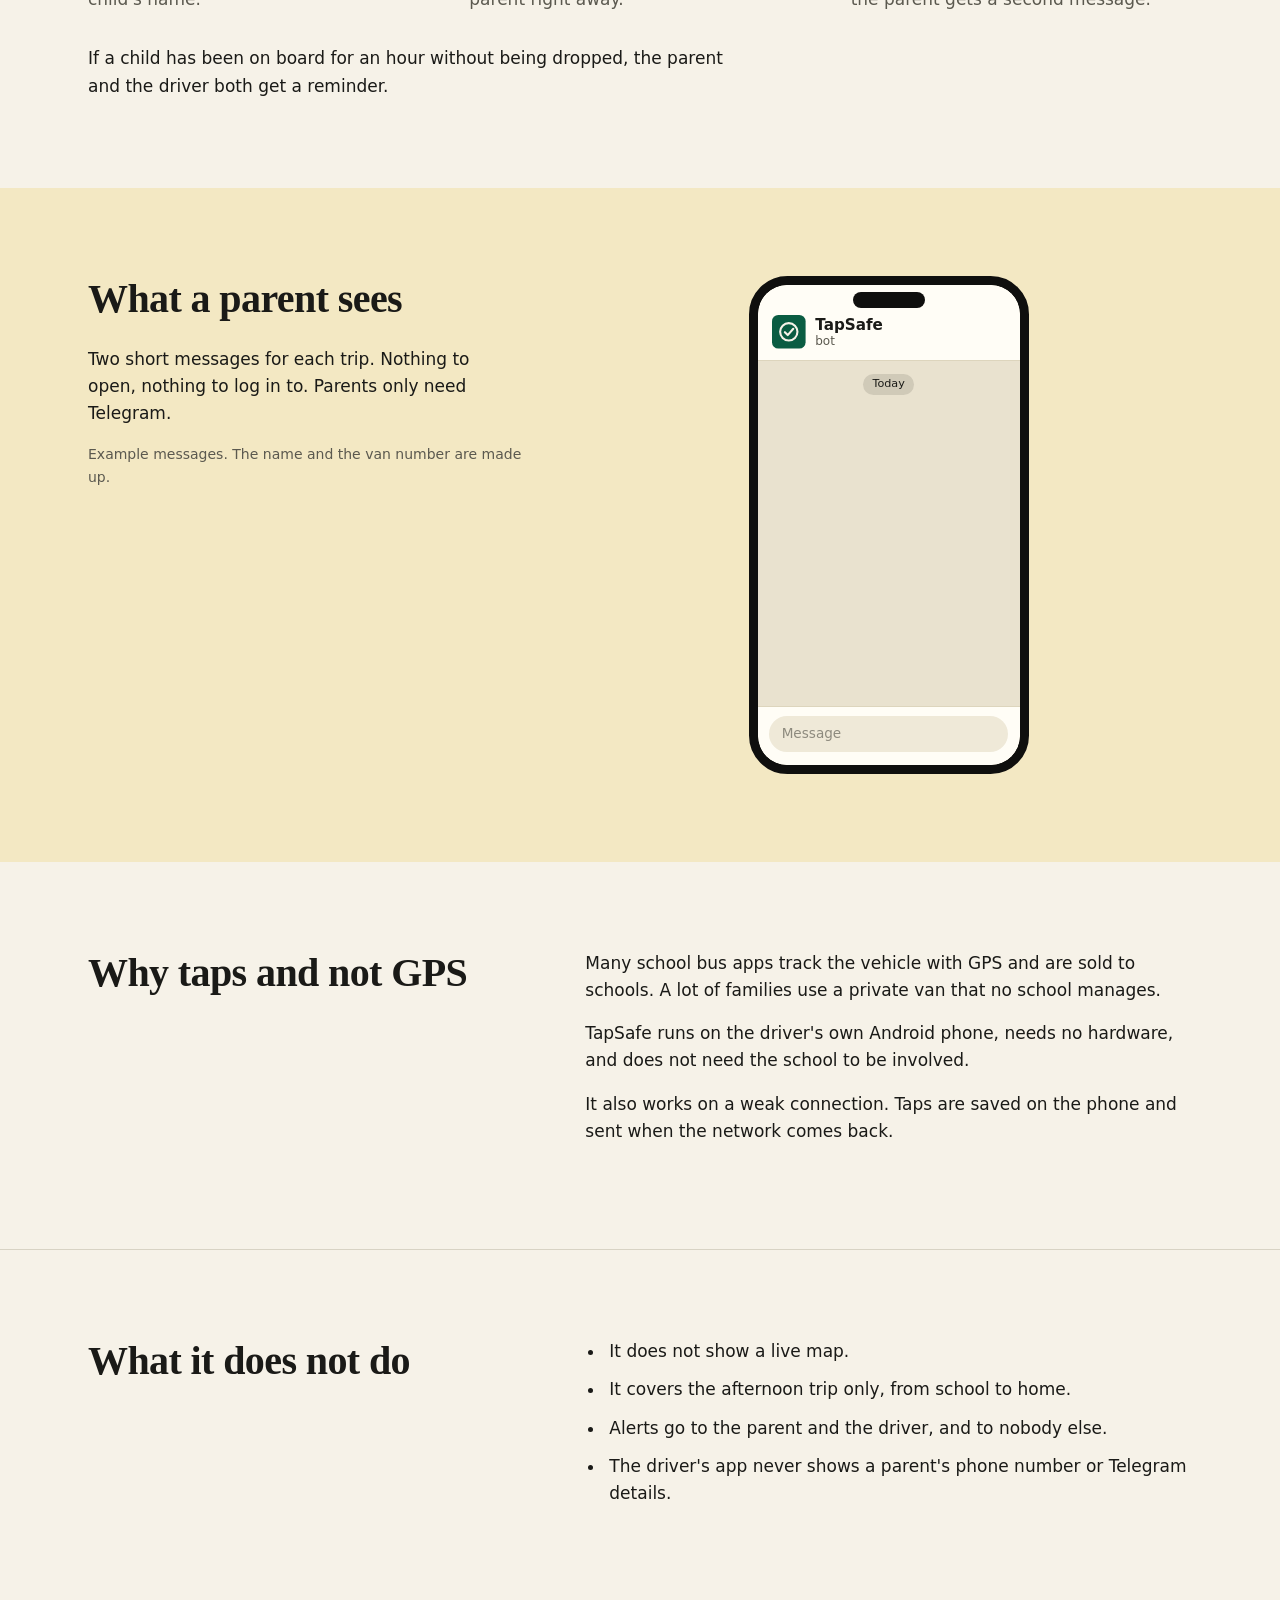
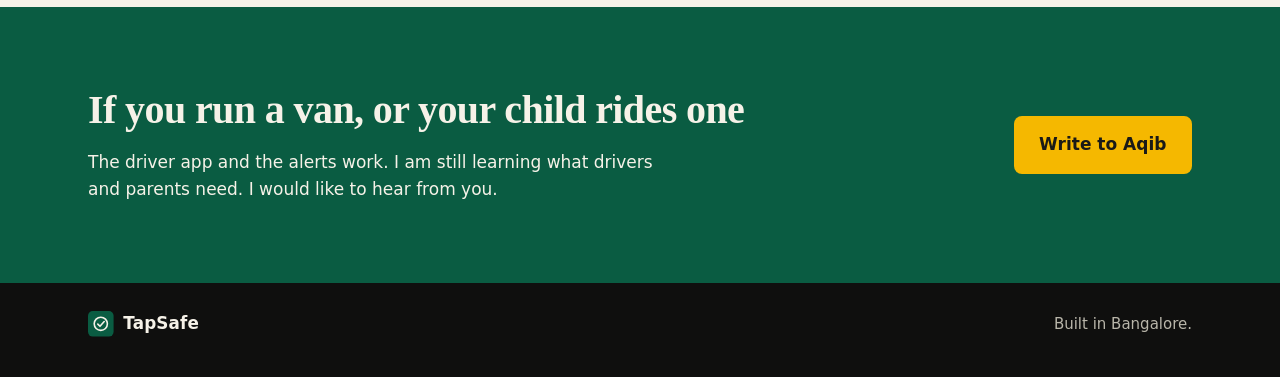
==== commit 4b5d5b7a: "Add a border under the landing page header Co-Authored-By: Claude Sonnet 5.5 <noreply@anthropic.com>" ====
--- a/site/index.html
+++ b/site/index.html
@@ -14,6 +14,7 @@
 </head>
 <body>
   <header class="hero">
+    <div class="navbar">
     <div class="wrap nav">
       <a class="brand" href="#top" aria-label="TapSafe home">
         <svg class="logo" viewBox="0 0 512 512" aria-hidden="true">
@@ -24,6 +25,7 @@
         <span>TapSafe</span>
       </a>
       <a class="nav-link" href="#contact">Get in touch</a>
+    </div>
     </div>
 
     <div class="wrap hero-grid" id="top">
--- a/site/css/site.css
+++ b/site/css/site.css
@@ -61,6 +61,8 @@
 /* hero */
 .hero { background: var(--green); color: var(--cream); padding-bottom: clamp(3rem, 7vw, 6rem); }
 
+.navbar { border-bottom: 1px solid rgba(246, 242, 232, 0.28); }
+
 .nav {
   display: flex;
   align-items: center;
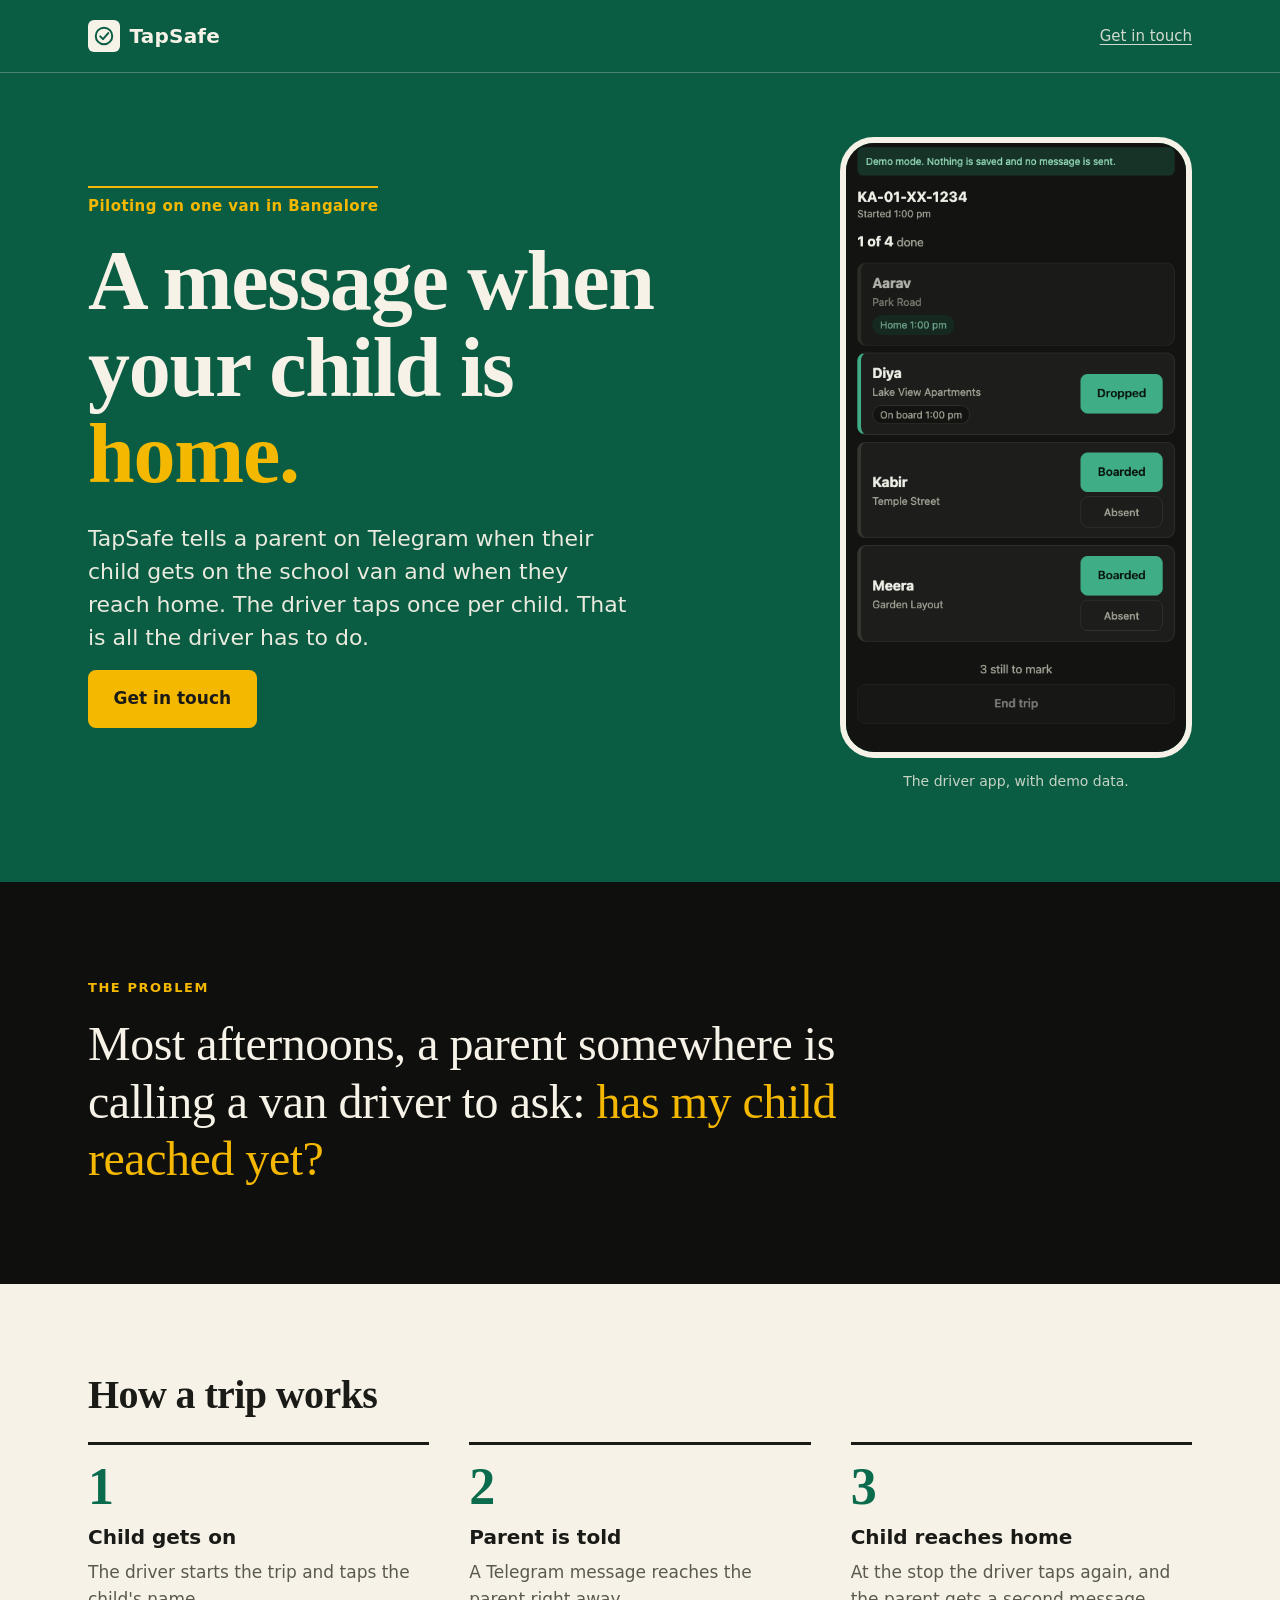
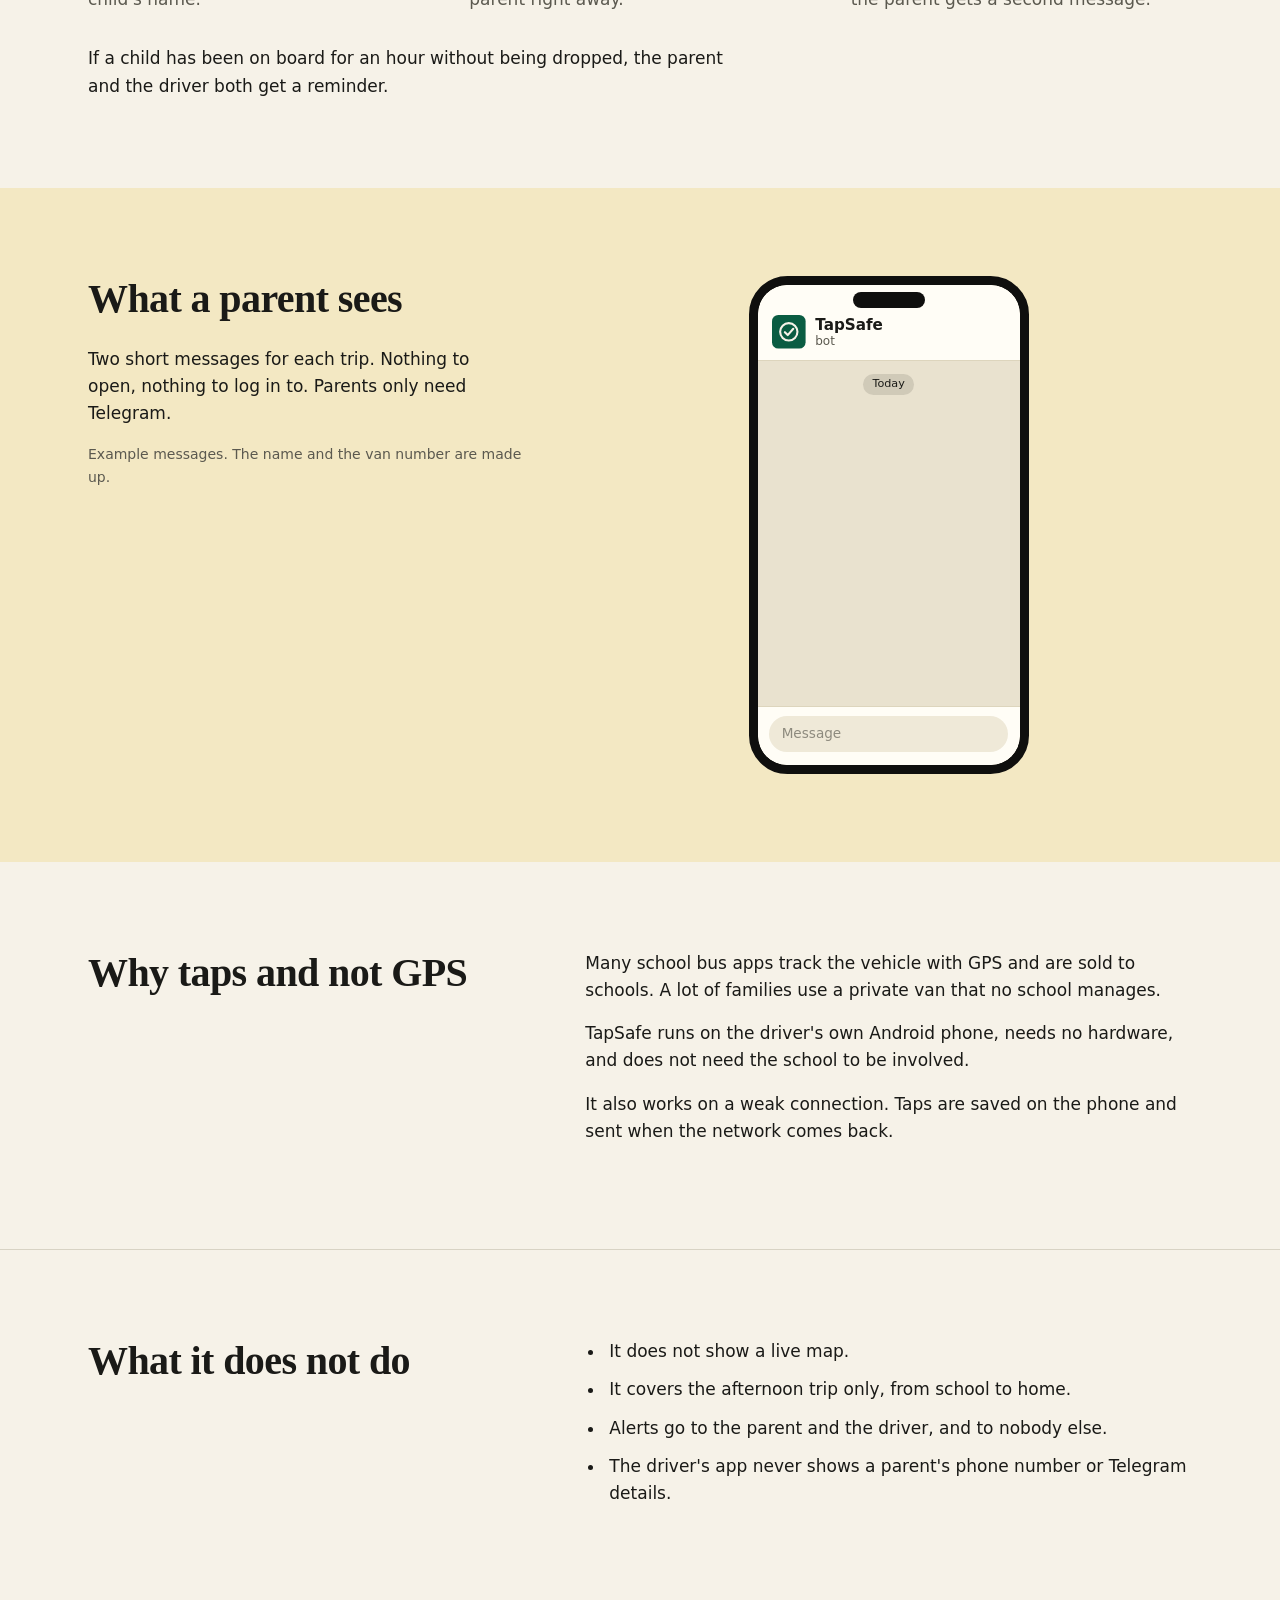
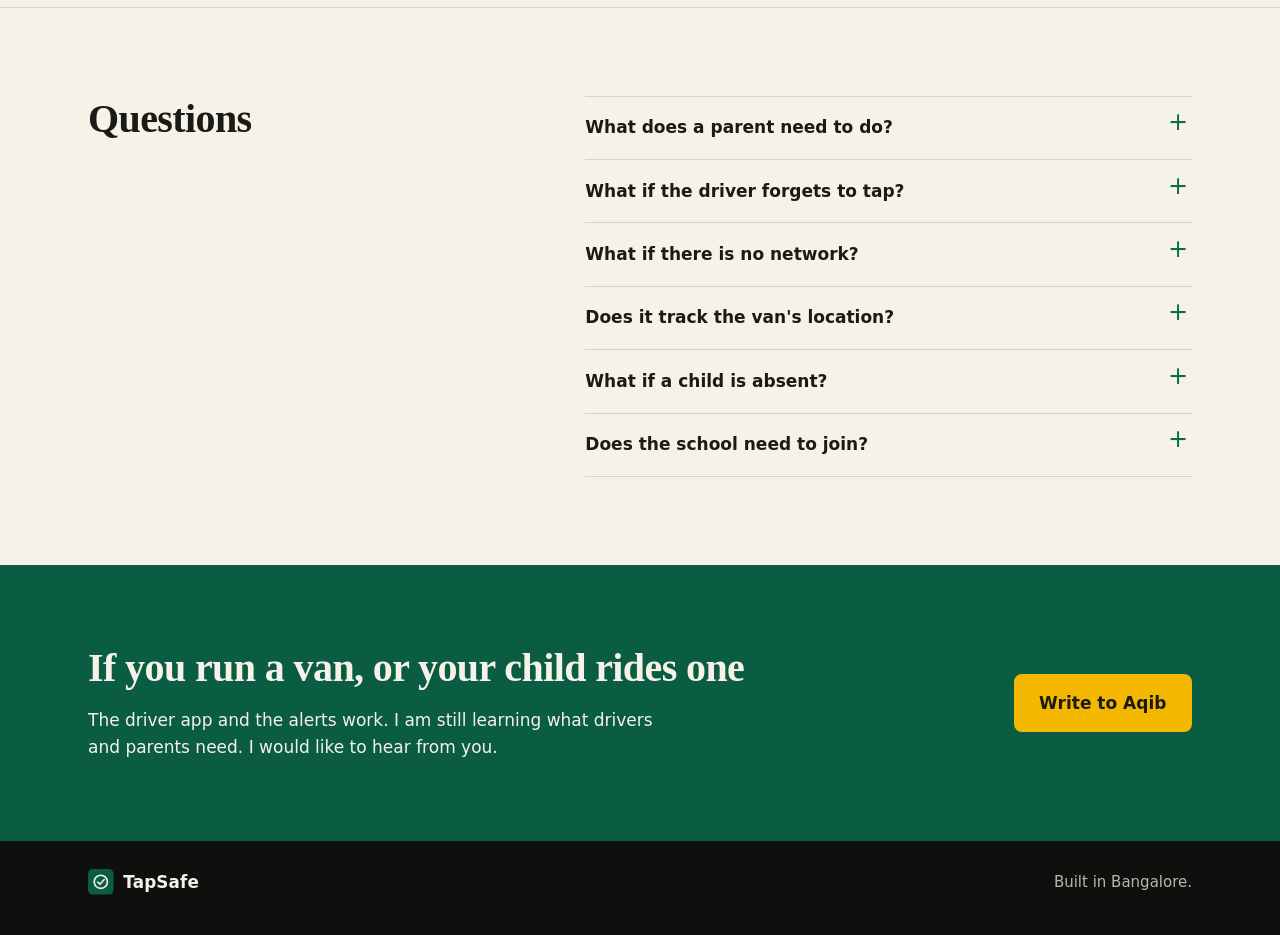
==== commit 9fbf20e8: "Add a questions section to the landing page Six short answers: what a parent does, a forgotten tap, " ====
--- a/site/index.html
+++ b/site/index.html
@@ -131,6 +131,38 @@
       </div>
     </section>
 
+    <section class="section rule" aria-labelledby="faq">
+      <div class="wrap split">
+        <h2 id="faq">Questions</h2>
+        <div class="faq">
+          <details>
+            <summary>What does a parent need to do?</summary>
+            <p>Open a link once and press Start in Telegram. After that, messages arrive on their own. There is no app to install and no account to make.</p>
+          </details>
+          <details>
+            <summary>What if the driver forgets to tap?</summary>
+            <p>If a child was tapped on but never tapped home, the parent and the driver get a reminder after an hour. The driver also cannot end the trip while any child is still on board or unmarked.</p>
+          </details>
+          <details>
+            <summary>What if there is no network?</summary>
+            <p>Taps are saved on the driver's phone and sent when the connection returns. The parent's message comes then.</p>
+          </details>
+          <details>
+            <summary>Does it track the van's location?</summary>
+            <p>No. It records only the moments the driver taps a child on and off.</p>
+          </details>
+          <details>
+            <summary>What if a child is absent?</summary>
+            <p>The driver marks them absent and the parent is told, so nobody waits for a child who is not on the van.</p>
+          </details>
+          <details>
+            <summary>Does the school need to join?</summary>
+            <p>No. It works for a private van with one driver.</p>
+          </details>
+        </div>
+      </div>
+    </section>
+
     <section class="cta" id="contact" aria-labelledby="talk">
       <div class="wrap cta-inner">
         <div>
--- a/site/css/site.css
+++ b/site/css/site.css
@@ -277,6 +277,29 @@
 .plain { margin: 0; padding-left: 1.25rem; }
 .plain li { margin-bottom: 0.7rem; padding-left: 0.25rem; }
 
+/* questions */
+.faq details { border-top: 1px solid var(--line); }
+.faq details:last-child { border-bottom: 1px solid var(--line); }
+.faq summary {
+  position: relative;
+  padding: 1.1rem 2.5rem 1.1rem 0;
+  font-weight: 600;
+  cursor: pointer;
+  list-style: none;
+}
+.faq summary::-webkit-details-marker { display: none; }
+.faq summary::after {
+  content: "+";
+  position: absolute;
+  right: 0.25rem;
+  top: 0.85rem;
+  font: 400 1.5rem/1 var(--sans);
+  color: var(--green-text);
+}
+.faq details[open] summary::after { content: "\2212"; }
+.faq summary:focus-visible { outline: 3px solid var(--yellow); outline-offset: 2px; }
+.faq details p { margin: 0 0 1.1rem; max-width: 36rem; color: var(--muted); }
+
 /* contact band */
 .cta { background: var(--green); color: var(--cream); padding: clamp(3rem, 7vw, 5rem) 0; }
 .cta-inner { display: grid; gap: 1.5rem; align-items: center; }
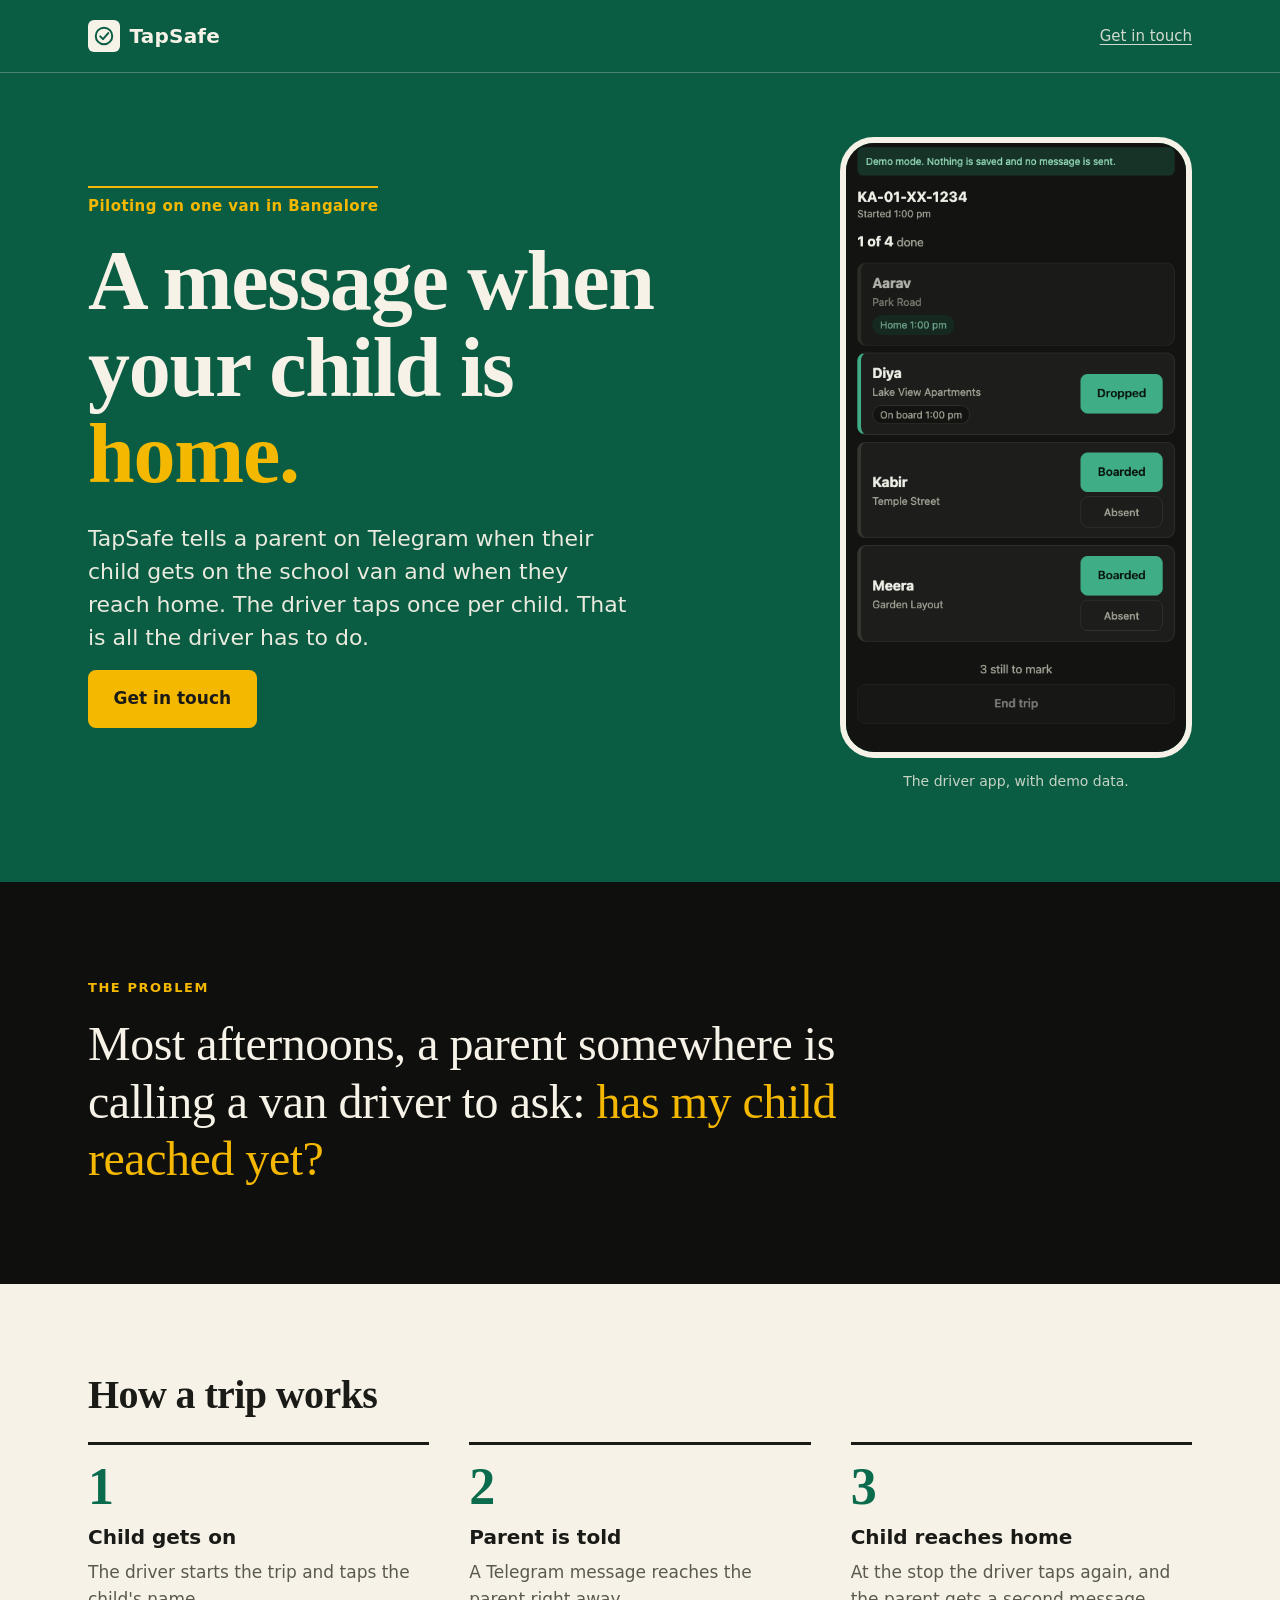
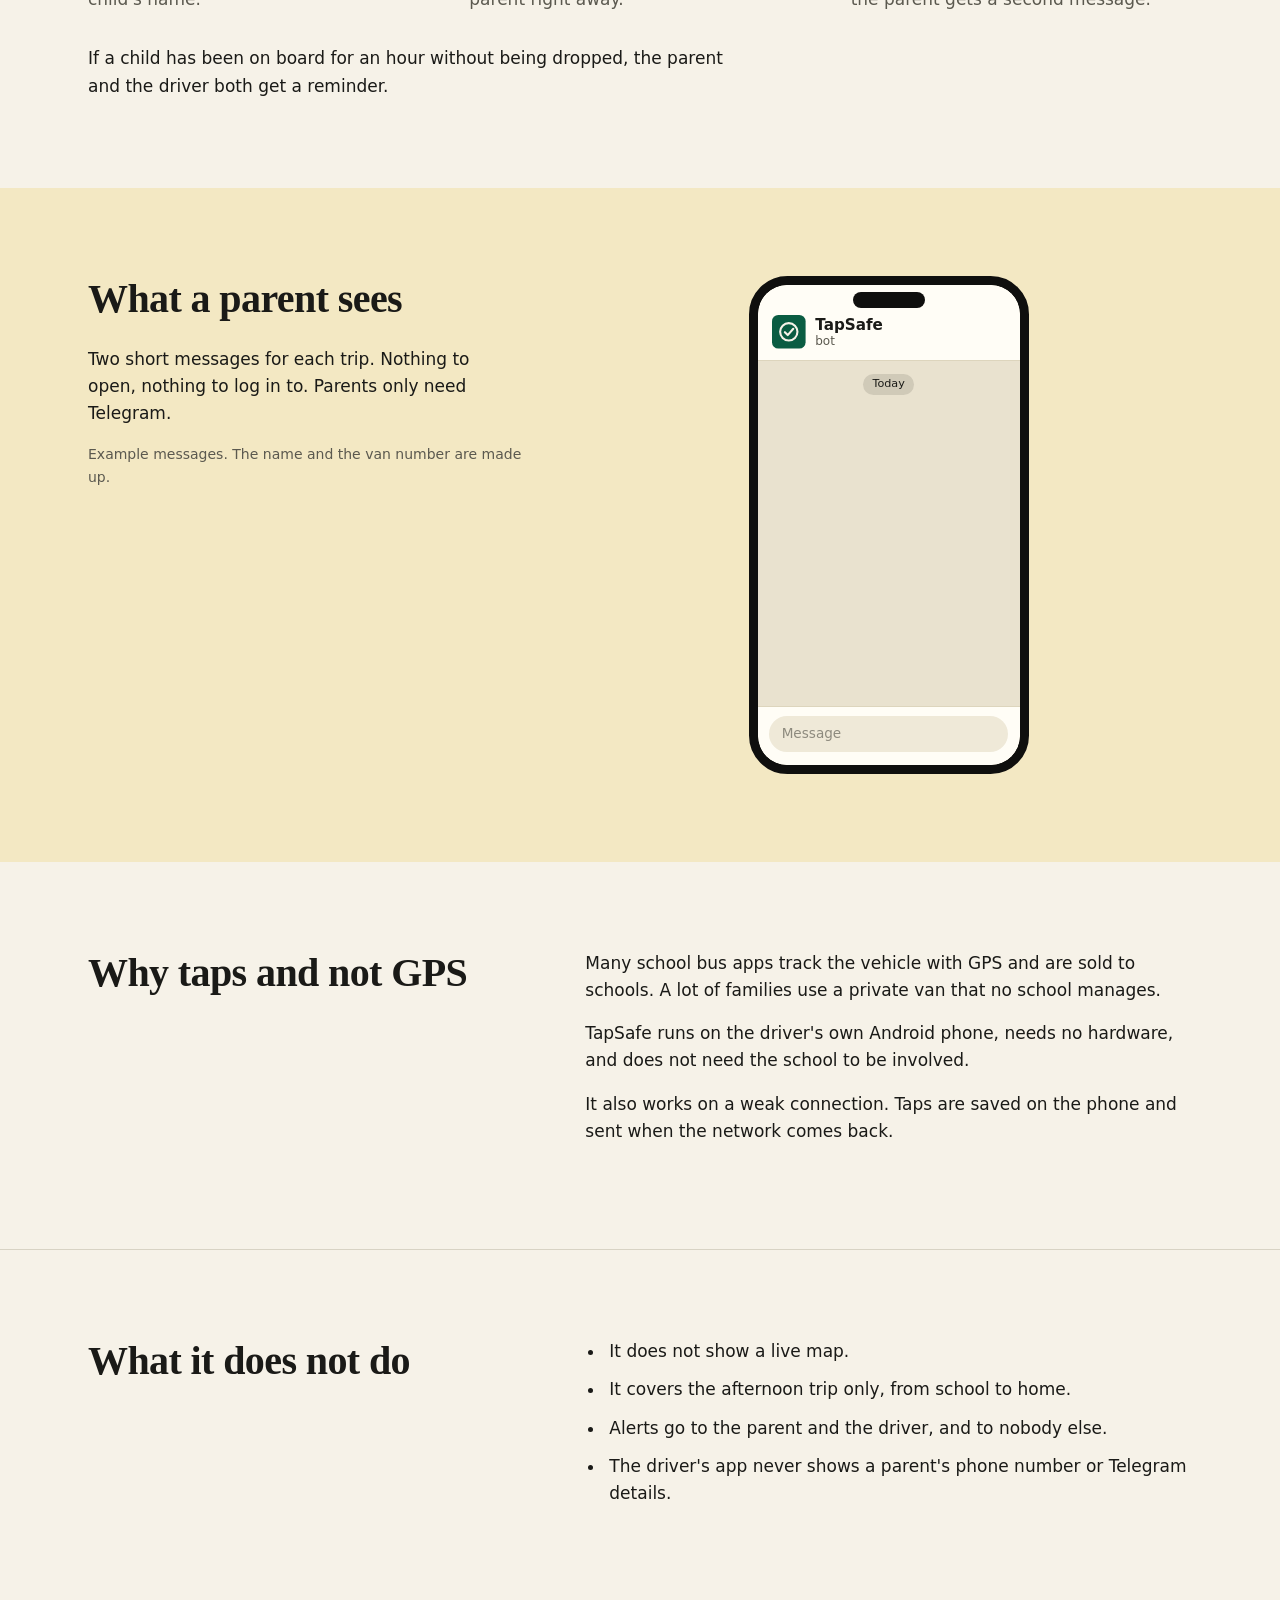
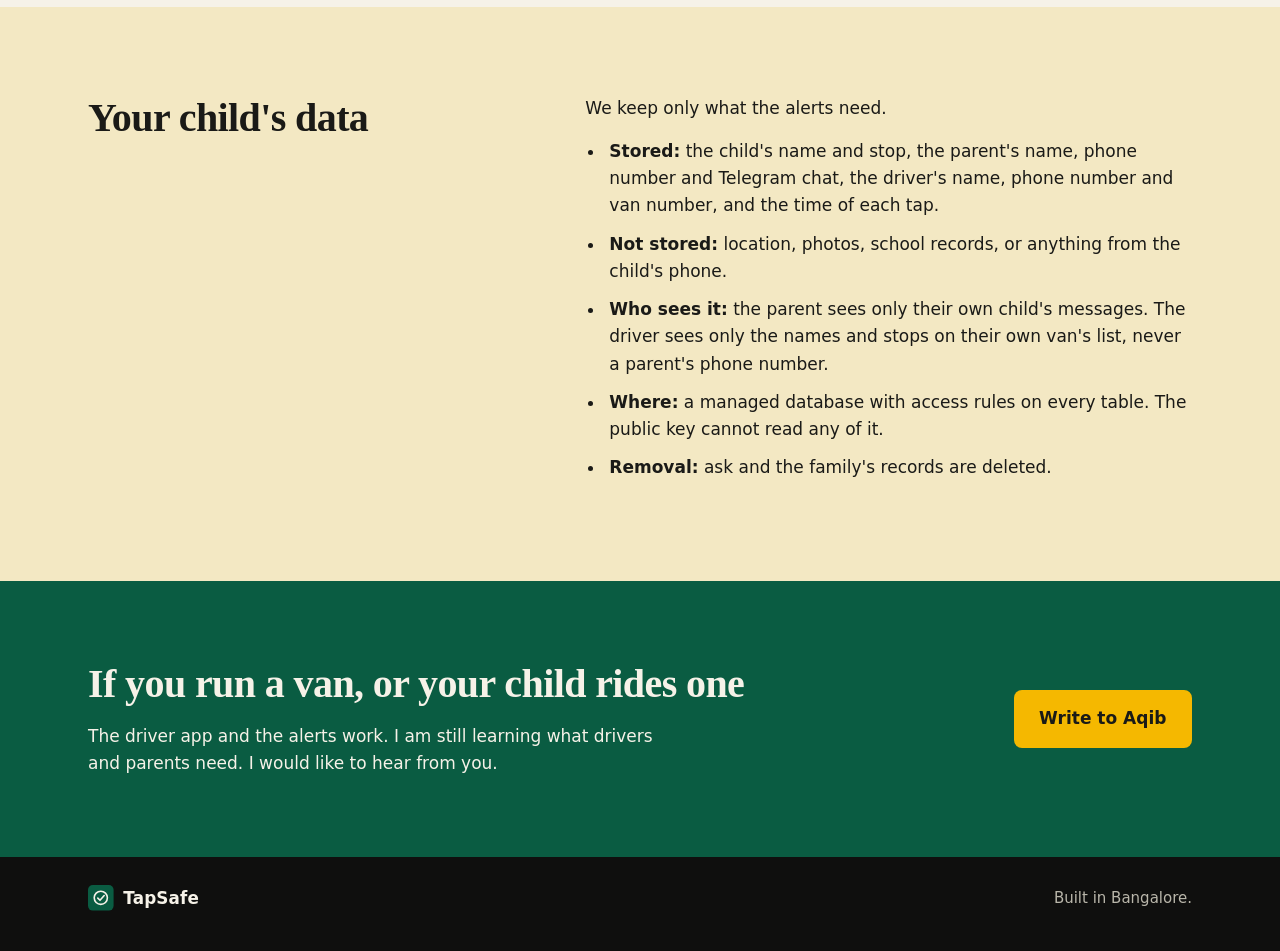
==== commit 64f01fdf: "Add a section on how children's data is handled Co-Authored-By: Claude Sonnet 5.5 <noreply@anthropic" ====
--- a/site/index.html
+++ b/site/index.html
@@ -131,34 +131,18 @@
       </div>
     </section>
 
-    <section class="section rule" aria-labelledby="faq">
+    <section class="section tint" aria-labelledby="data">
       <div class="wrap split">
-        <h2 id="faq">Questions</h2>
-        <div class="faq">
-          <details>
-            <summary>What does a parent need to do?</summary>
-            <p>Open a link once and press Start in Telegram. After that, messages arrive on their own. There is no app to install and no account to make.</p>
-          </details>
-          <details>
-            <summary>What if the driver forgets to tap?</summary>
-            <p>If a child was tapped on but never tapped home, the parent and the driver get a reminder after an hour. The driver also cannot end the trip while any child is still on board or unmarked.</p>
-          </details>
-          <details>
-            <summary>What if there is no network?</summary>
-            <p>Taps are saved on the driver's phone and sent when the connection returns. The parent's message comes then.</p>
-          </details>
-          <details>
-            <summary>Does it track the van's location?</summary>
-            <p>No. It records only the moments the driver taps a child on and off.</p>
-          </details>
-          <details>
-            <summary>What if a child is absent?</summary>
-            <p>The driver marks them absent and the parent is told, so nobody waits for a child who is not on the van.</p>
-          </details>
-          <details>
-            <summary>Does the school need to join?</summary>
-            <p>No. It works for a private van with one driver.</p>
-          </details>
+        <h2 id="data">Your child's data</h2>
+        <div>
+          <p>We keep only what the alerts need.</p>
+          <ul class="plain">
+            <li><strong>Stored:</strong> the child's name and stop, the parent's name, phone number and Telegram chat, the driver's name, phone number and van number, and the time of each tap.</li>
+            <li><strong>Not stored:</strong> location, photos, school records, or anything from the child's phone.</li>
+            <li><strong>Who sees it:</strong> the parent sees only their own child's messages. The driver sees only the names and stops on their own van's list, never a parent's phone number.</li>
+            <li><strong>Where:</strong> a managed database with access rules on every table. The public key cannot read any of it.</li>
+            <li><strong>Removal:</strong> ask and the family's records are deleted.</li>
+          </ul>
         </div>
       </div>
     </section>
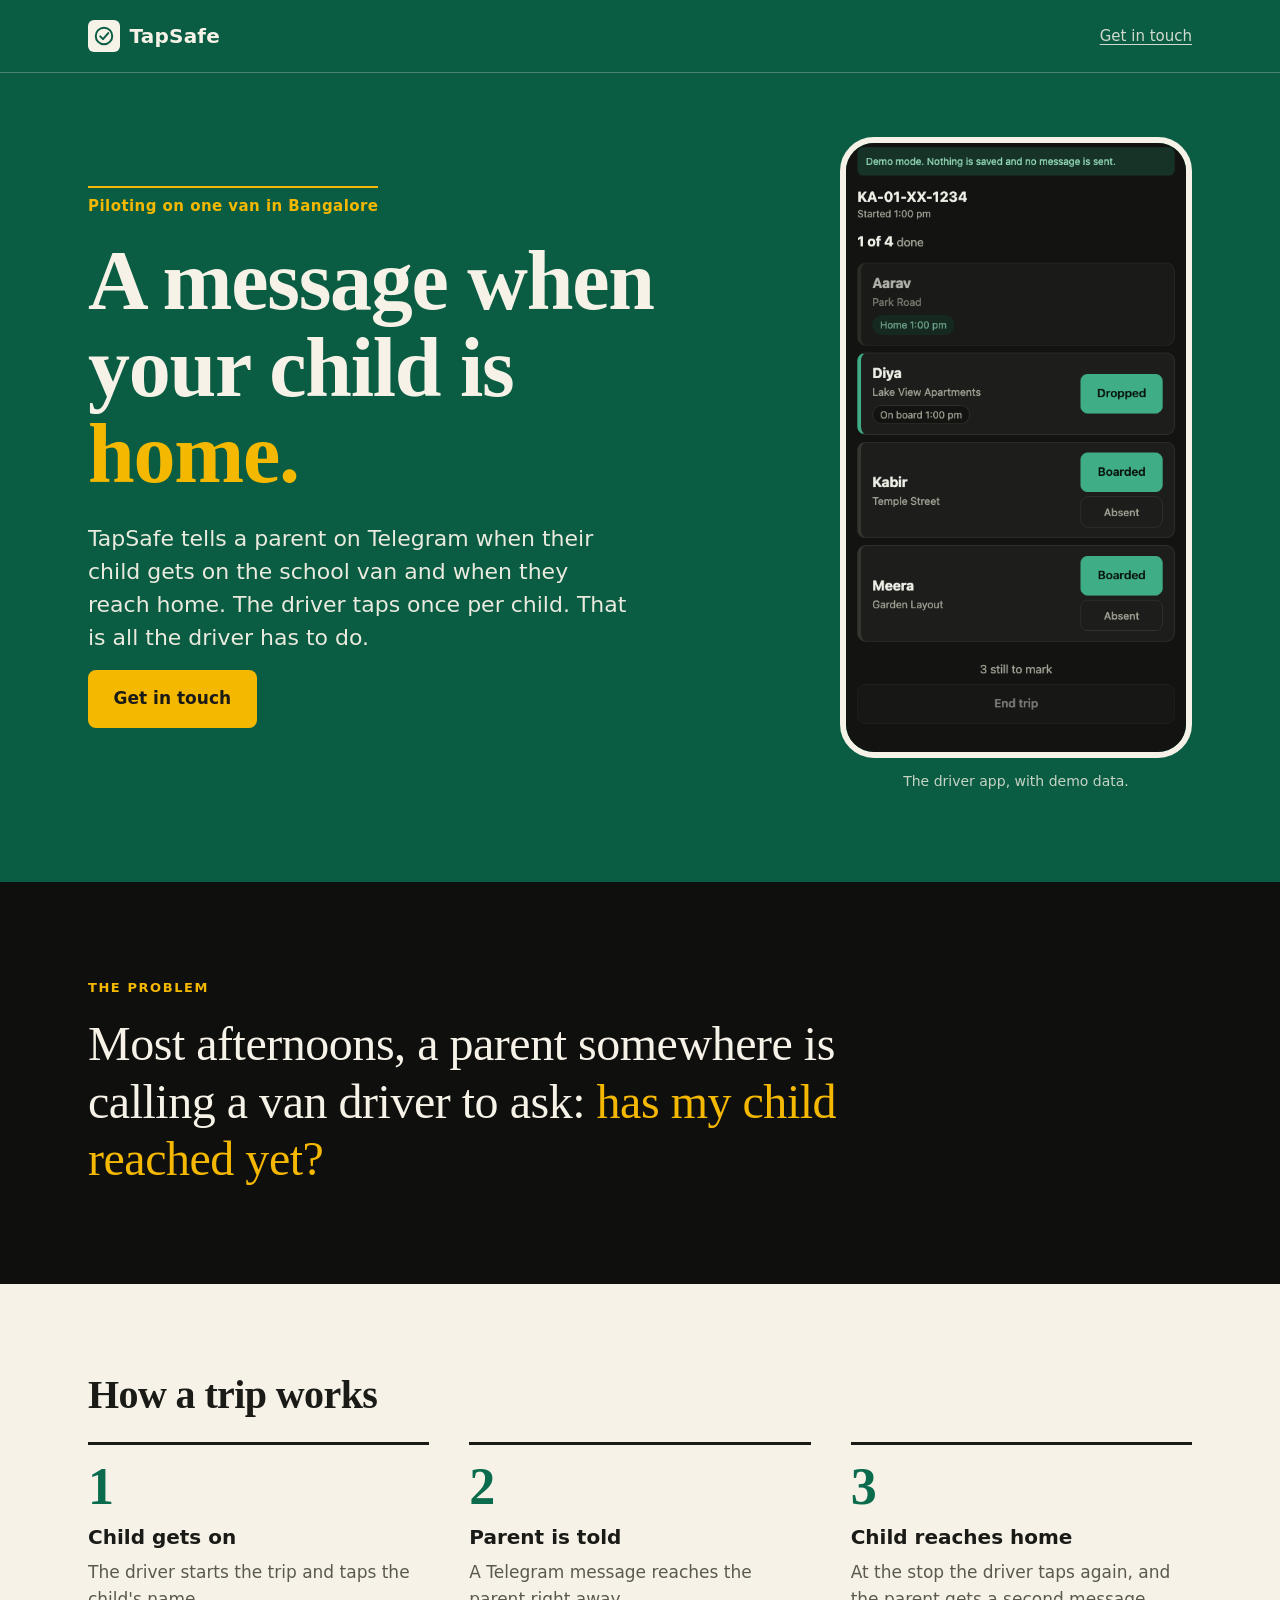
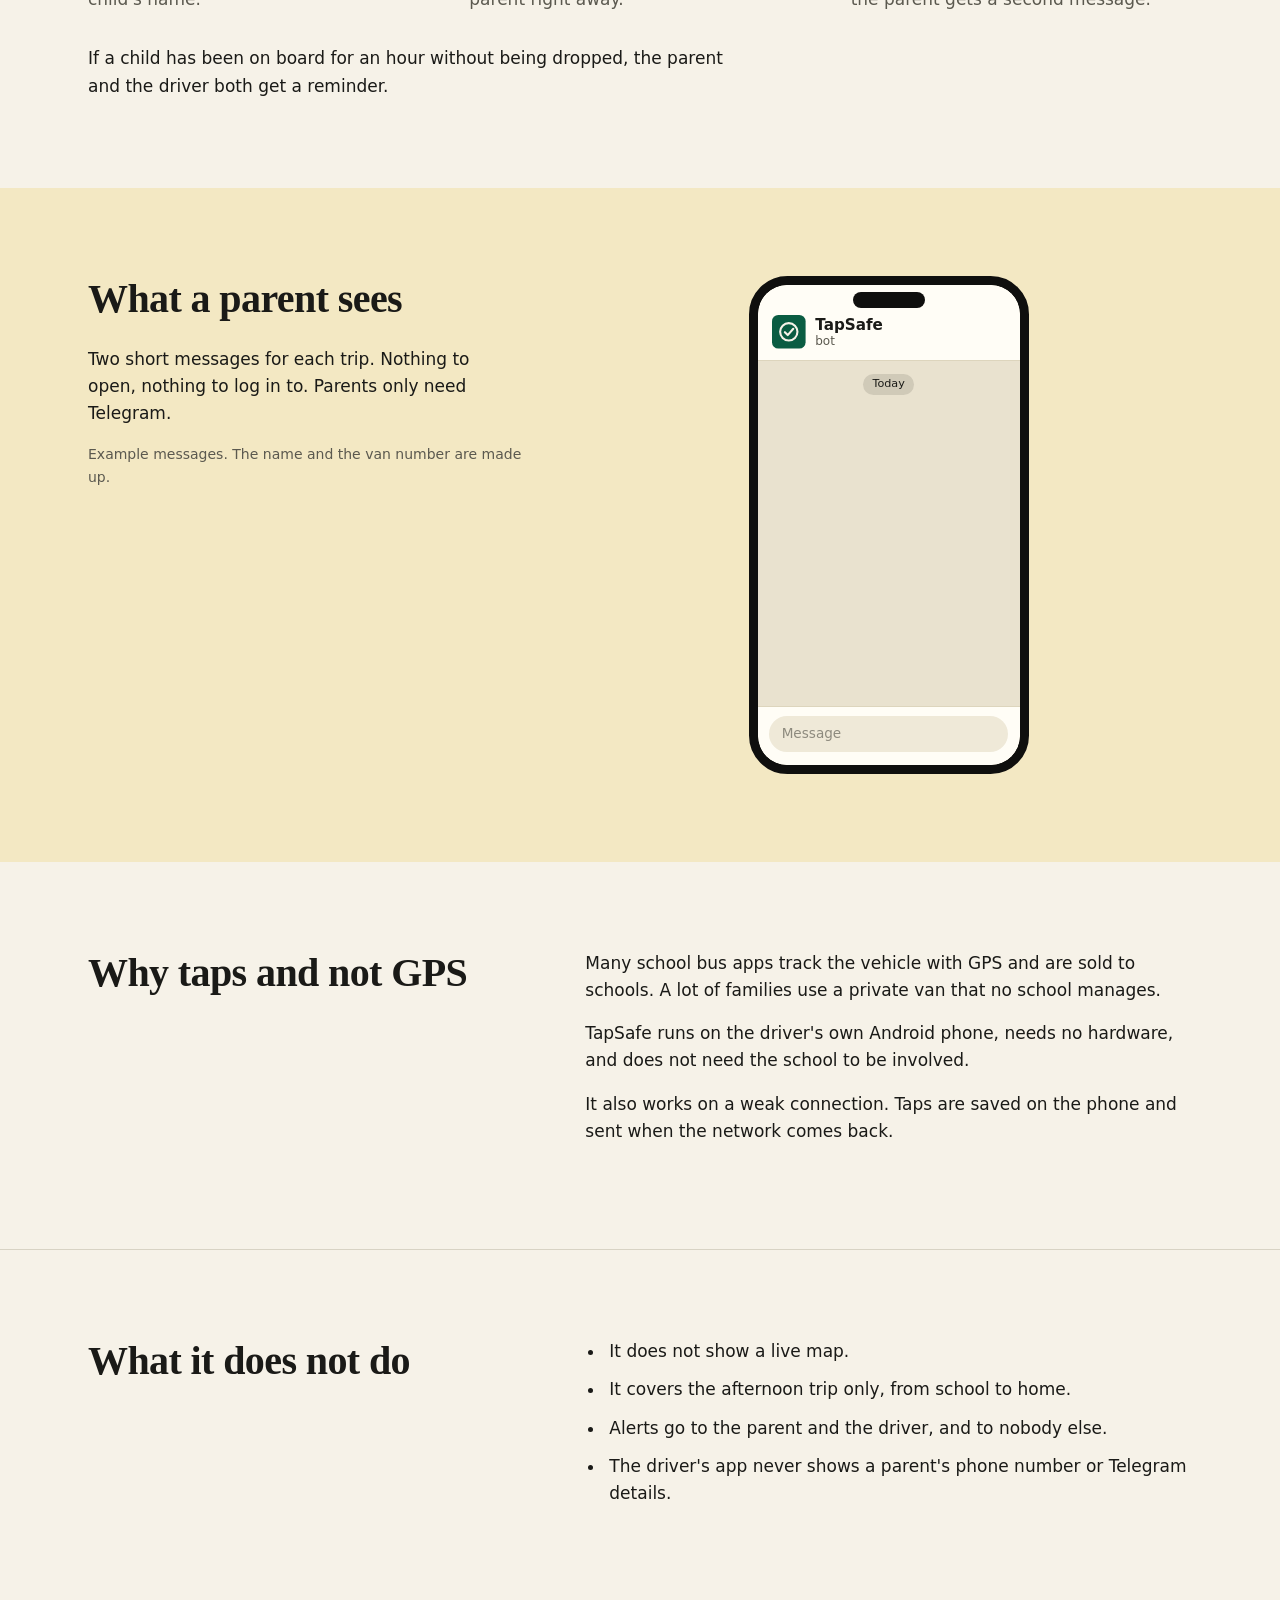
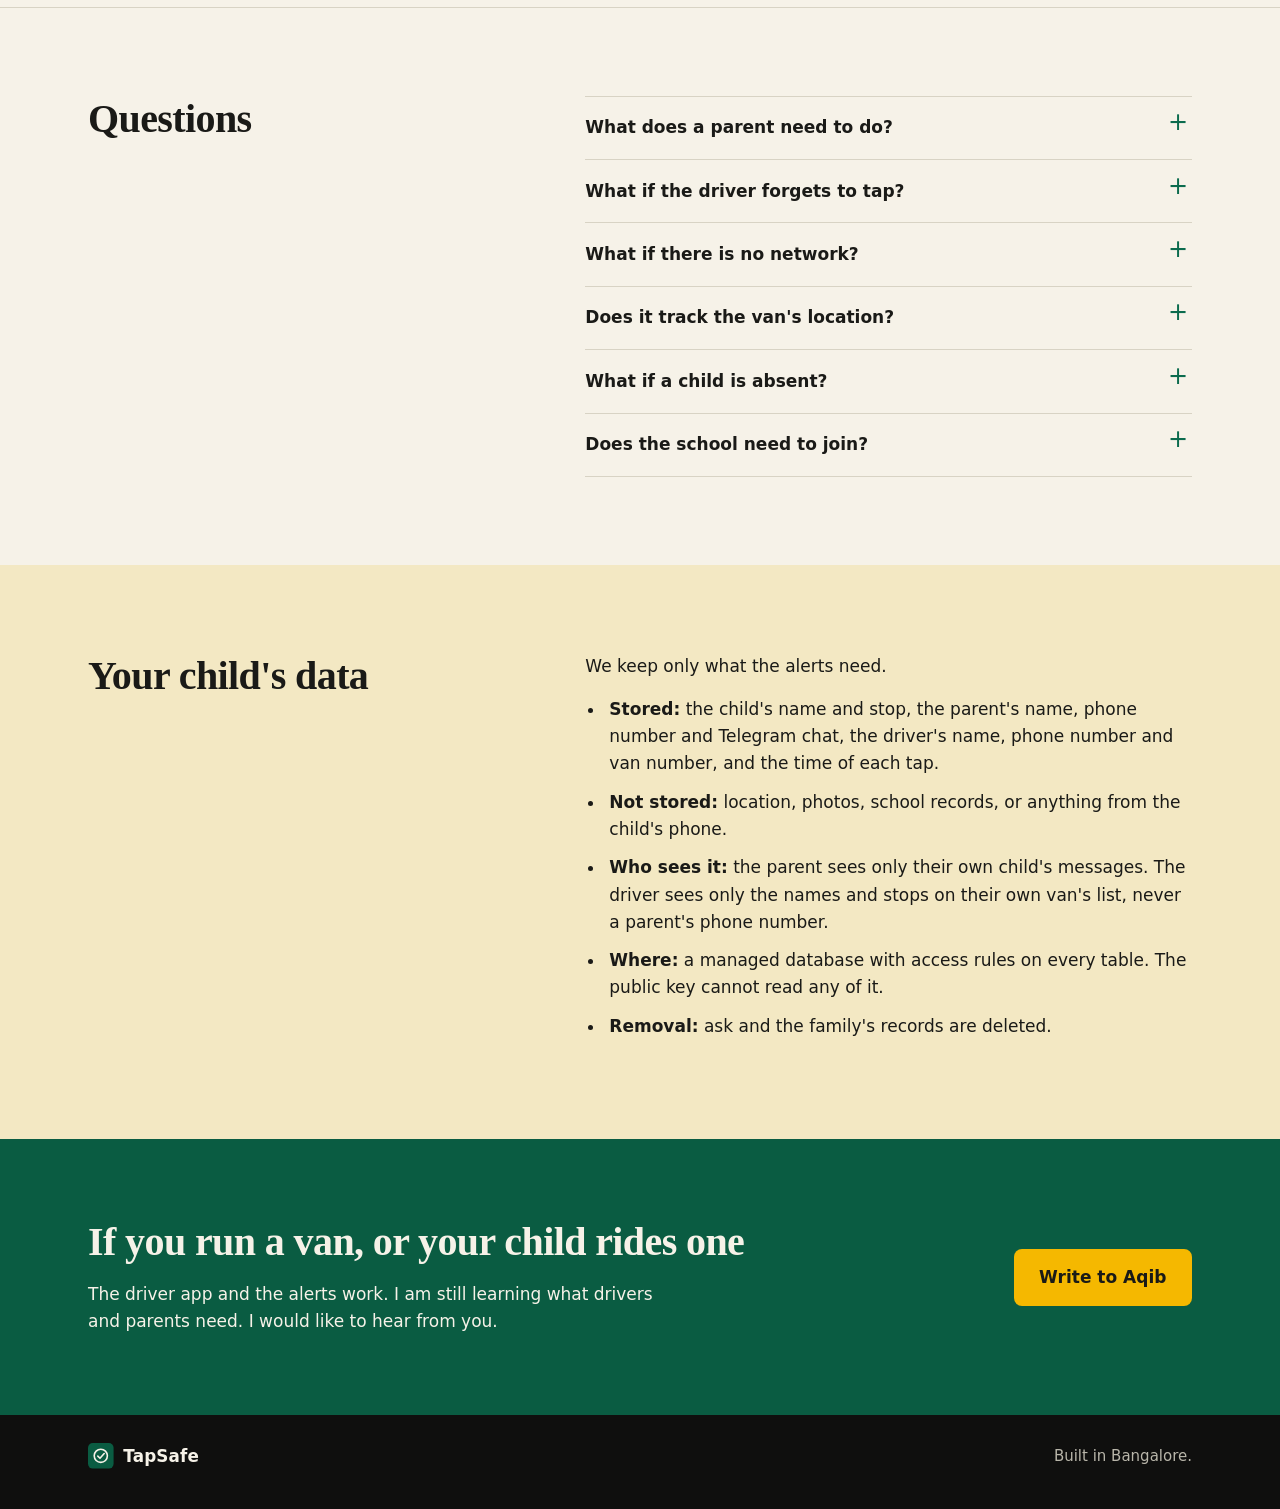
==== commit df92b798: "Merge main into landing-faq Co-Authored-By: Claude Sonnet 5.5 <noreply@anthropic.com>" ====
--- a/site/index.html
+++ b/site/index.html
@@ -131,6 +131,38 @@
       </div>
     </section>
 
+    <section class="section rule" aria-labelledby="faq">
+      <div class="wrap split">
+        <h2 id="faq">Questions</h2>
+        <div class="faq">
+          <details>
+            <summary>What does a parent need to do?</summary>
+            <p>Open a link once and press Start in Telegram. After that, messages arrive on their own. There is no app to install and no account to make.</p>
+          </details>
+          <details>
+            <summary>What if the driver forgets to tap?</summary>
+            <p>If a child was tapped on but never tapped home, the parent and the driver get a reminder after an hour. The driver also cannot end the trip while any child is still on board or unmarked.</p>
+          </details>
+          <details>
+            <summary>What if there is no network?</summary>
+            <p>Taps are saved on the driver's phone and sent when the connection returns. The parent's message comes then.</p>
+          </details>
+          <details>
+            <summary>Does it track the van's location?</summary>
+            <p>No. It records only the moments the driver taps a child on and off.</p>
+          </details>
+          <details>
+            <summary>What if a child is absent?</summary>
+            <p>The driver marks them absent and the parent is told, so nobody waits for a child who is not on the van.</p>
+          </details>
+          <details>
+            <summary>Does the school need to join?</summary>
+            <p>No. It works for a private van with one driver.</p>
+          </details>
+        </div>
+      </div>
+    </section>
+
     <section class="section tint" aria-labelledby="data">
       <div class="wrap split">
         <h2 id="data">Your child's data</h2>
